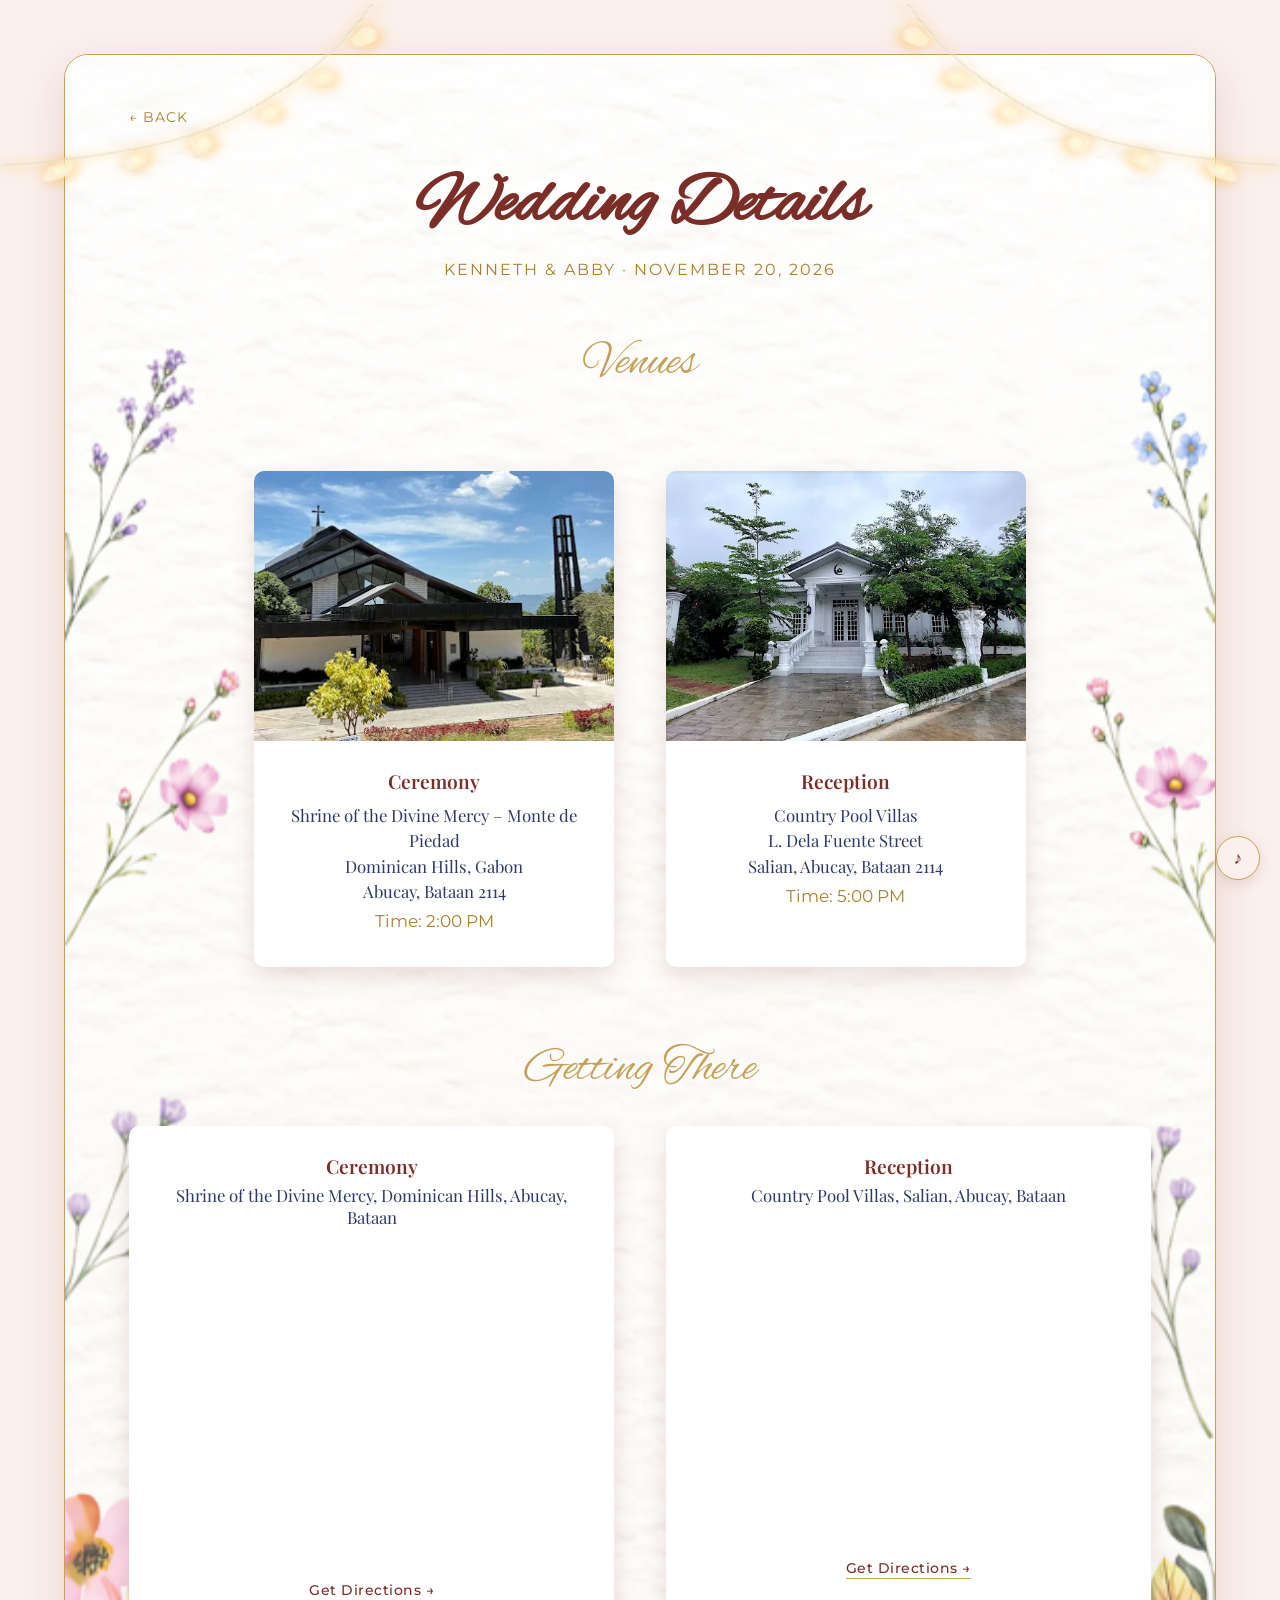
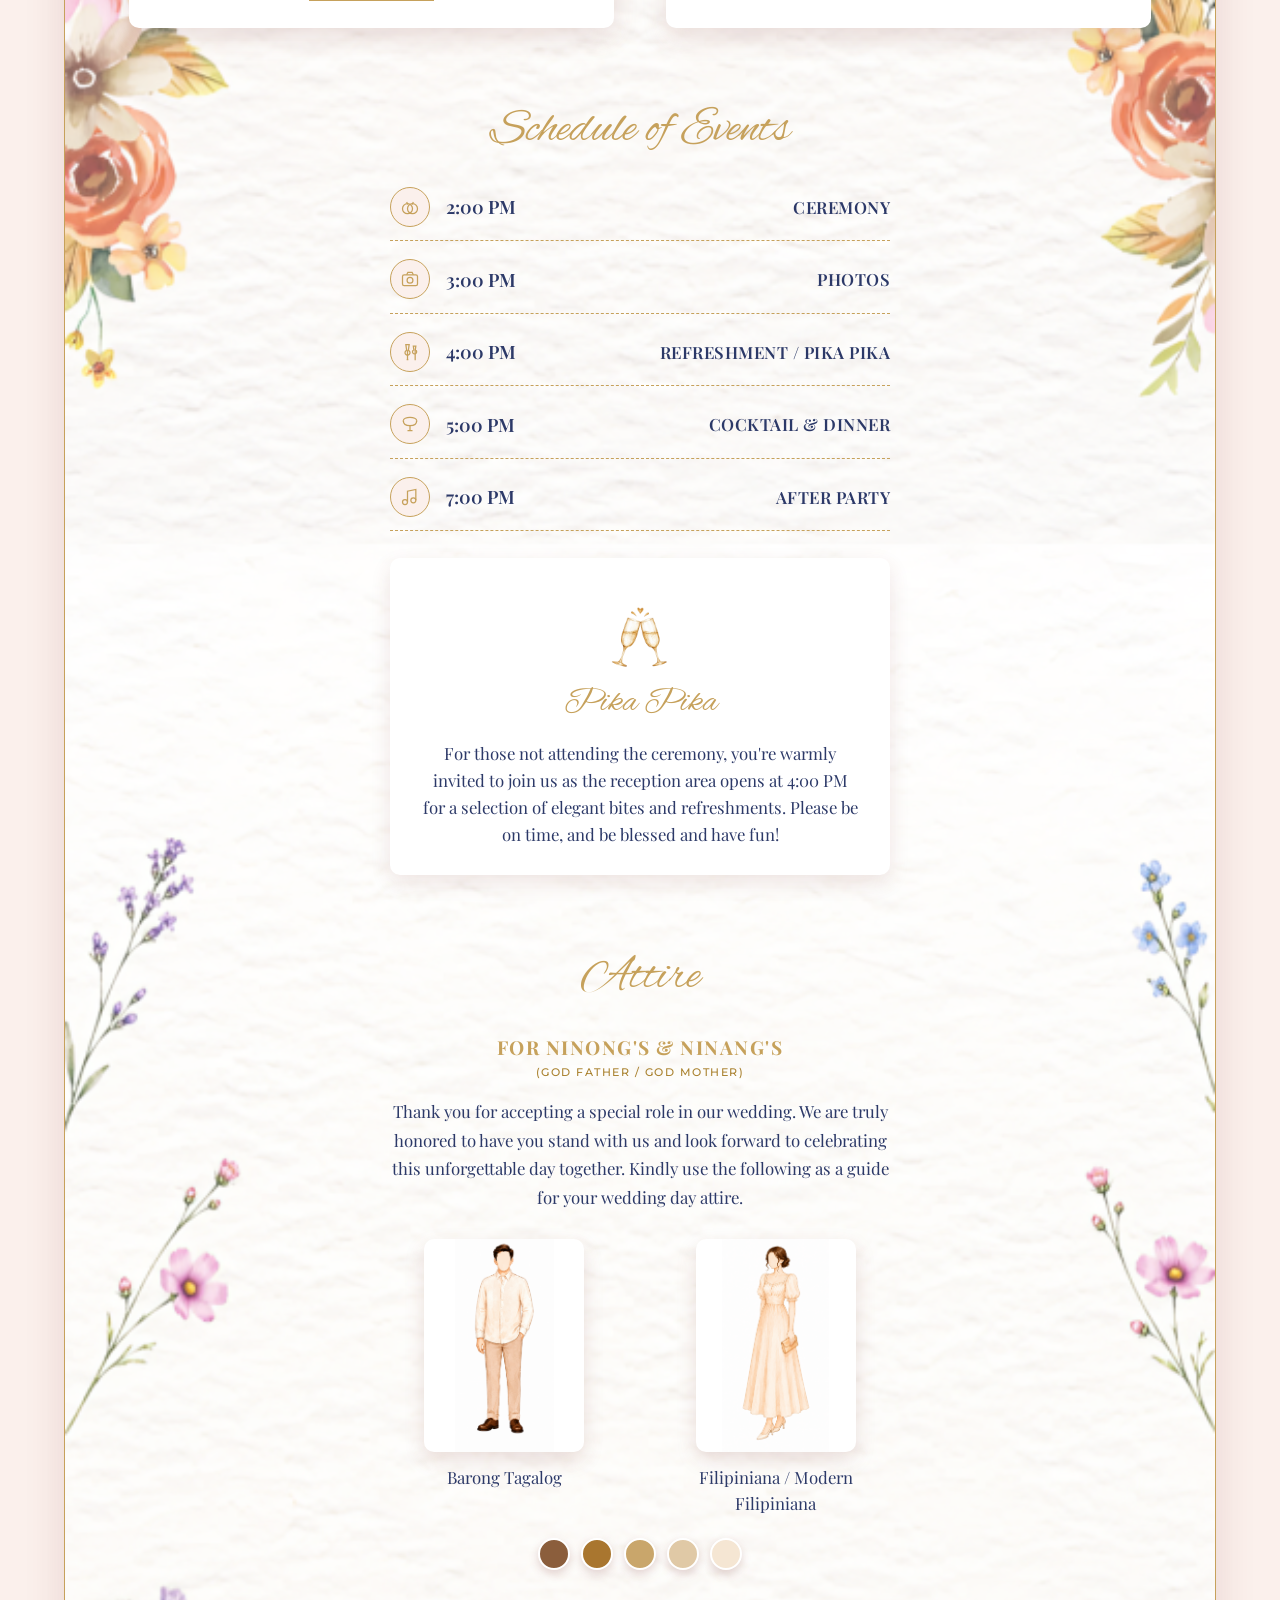
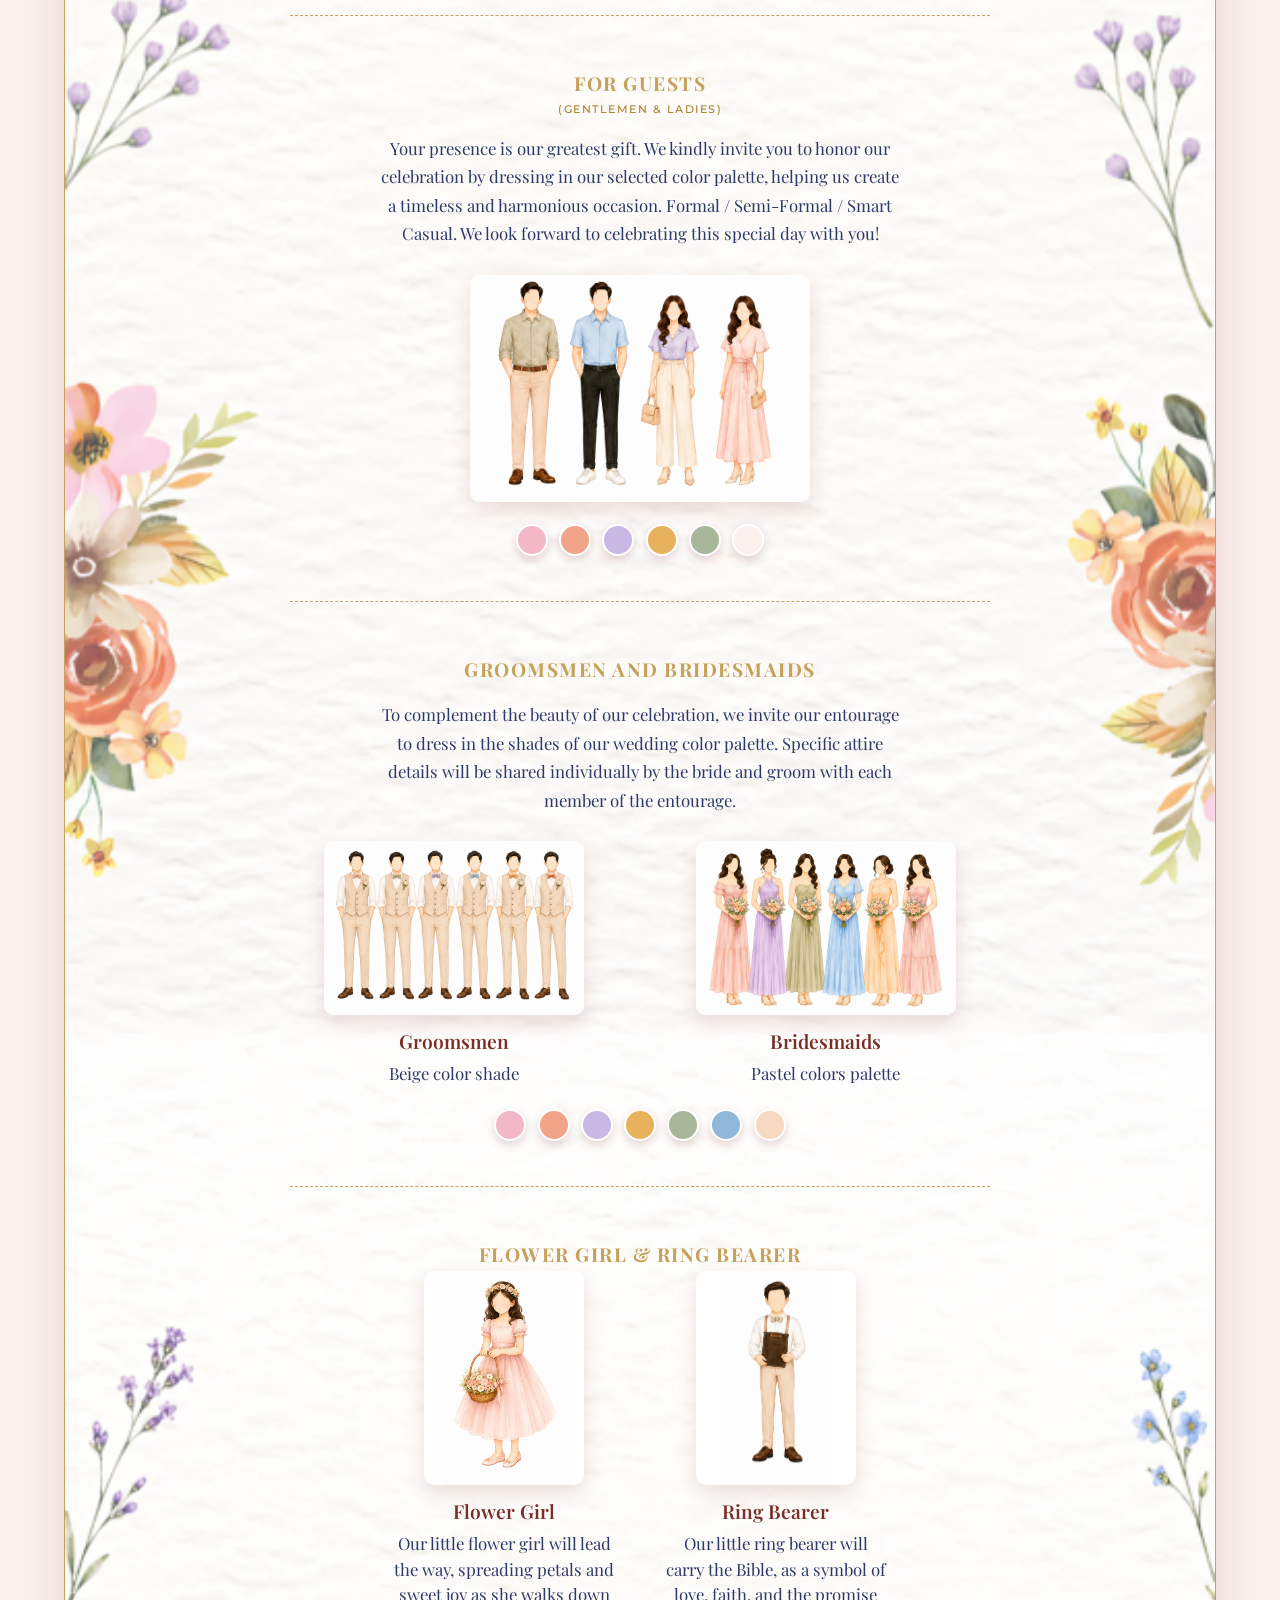
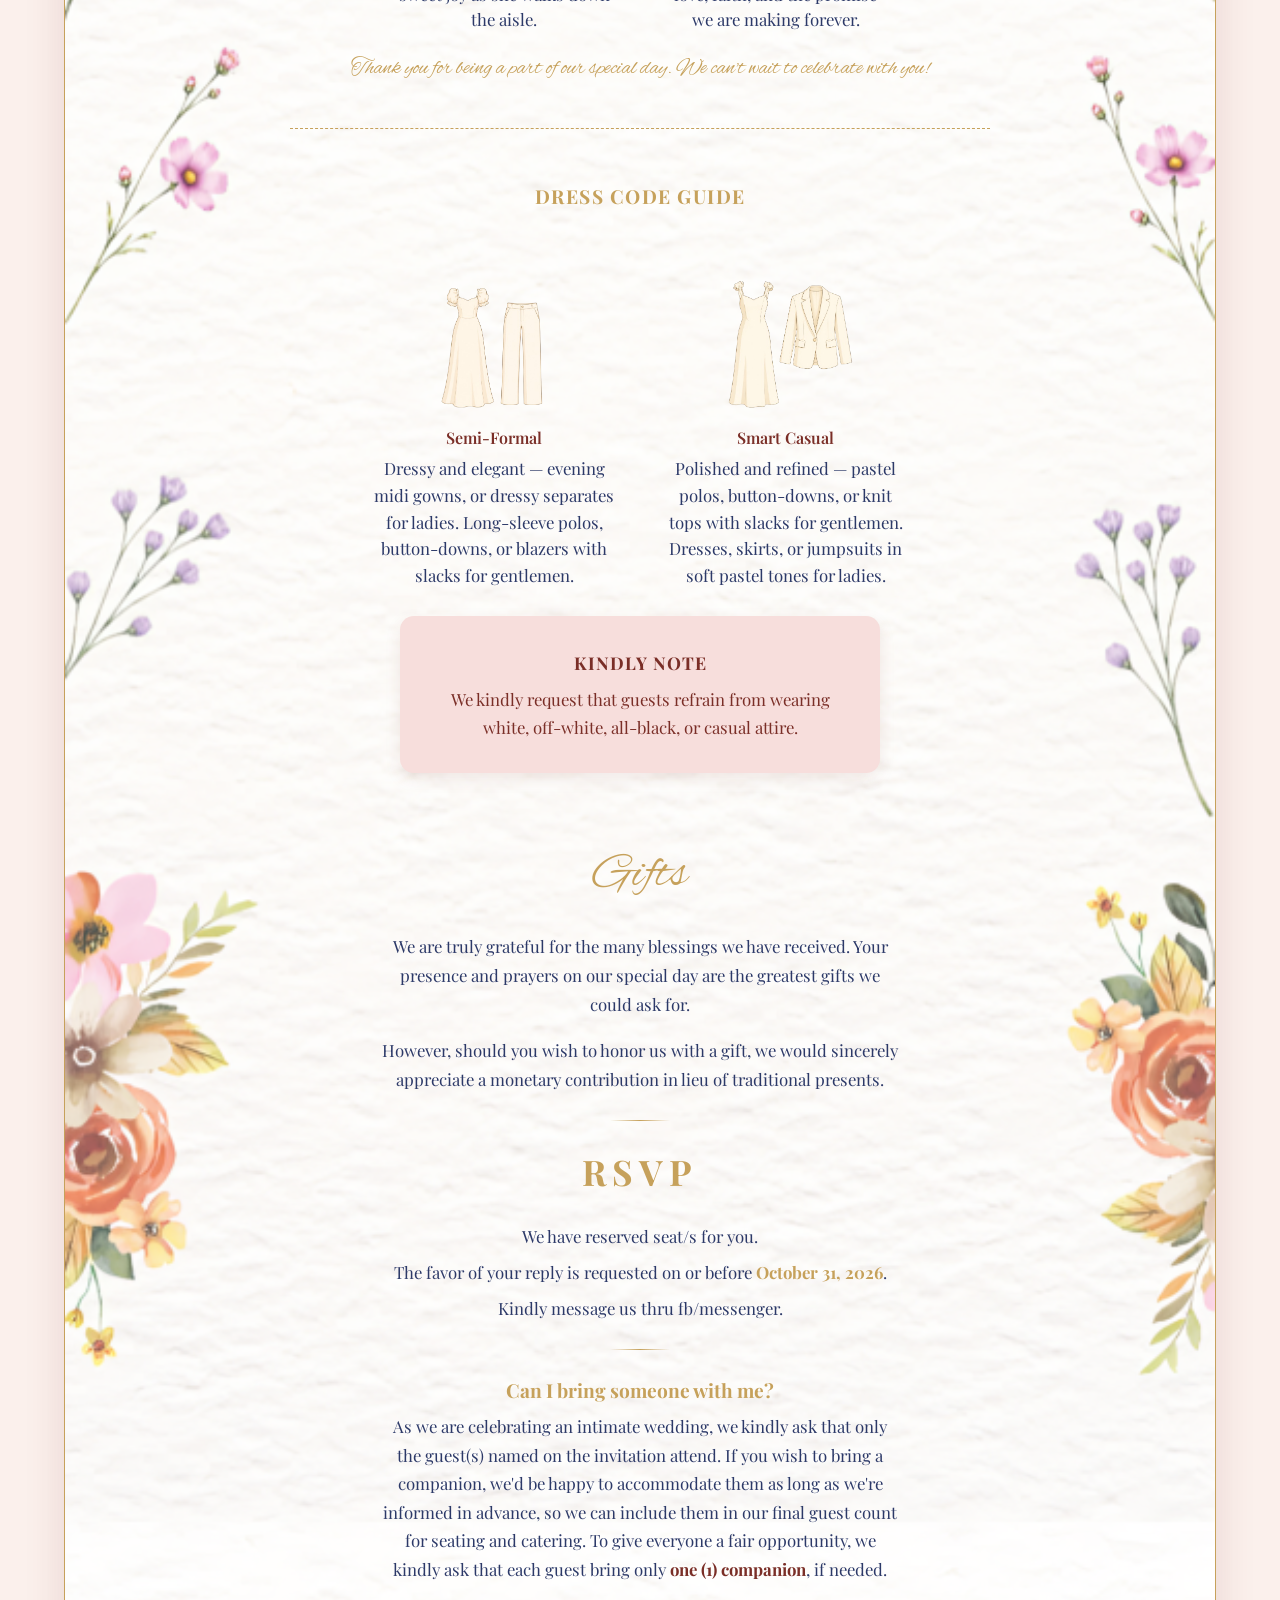
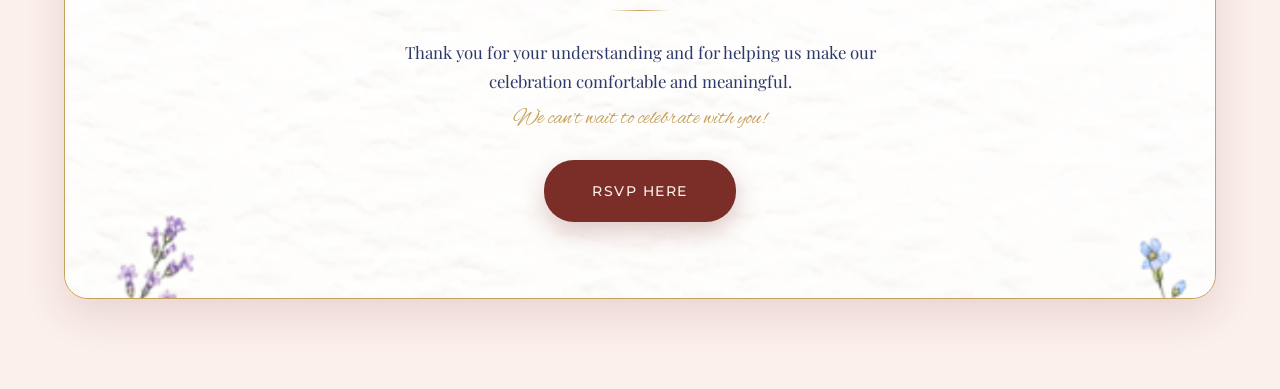
==== details.html @ e725b3a6 "Initial commit" ====
<!DOCTYPE html>
<html lang="en">
<head>
<meta charset="UTF-8">
<meta name="viewport" content="width=device-width, initial-scale=1.0">
<title>Wedding Details</title>
<link href="https://fonts.googleapis.com/css2?family=Alex+Brush&family=Playfair+Display:ital,wght@0,400;0,600;0,700;1,400&family=Montserrat:wght@300;400;500&display=swap" rel="stylesheet">
<link rel="stylesheet" href="mainpage.css">
<link rel="stylesheet" href="effects.css">
<link rel="stylesheet" href="details.css">
</head>
<body>

<div class="site-wrapper">

  <div class="site-wrapper">

  <audio id="bg-music" src="assets/timeless.mp3" loop preload="auto"></audio>
  <button id="music-toggle" class="music-toggle" aria-label="Toggle music">♪</button>

  <div id="fairy-layer"></div>

  <div id="fairy-layer"></div>

  <div class="smoke-layer">
    <img src="assets/smoke.png" class="smoke smoke--1" alt="">
    <img src="assets/smoke.png" class="smoke smoke--2" alt="">
    <img src="assets/smoke.png" class="smoke smoke--3" alt="">
  </div>

  <img src="assets/light.png" class="corner-lights corner-lights--left" alt="">
  <img src="assets/light.png" class="corner-lights corner-lights--right" alt="">

  <div class="details-page">
   <div class="details-frame">

    <a href="mainpage.html" class="back-link" id="back-link">&larr; Back</a>

    <h1 class="details-heading">Wedding Details</h1>
    <p class="details-subheading">Kenneth &amp; Abby &middot; November 20, 2026</p>

   
    <!-- ============ VENUES ============ -->
    <section class="venues">
      <h2 class="section-title">Venues</h2>
      <div class="venue-card">
        <img src="assets/church.PNG" alt="Shrine of the Divine Mercy, Monte de Piedad" class="venue-photo">
        <span class="venue-icon"></span>
        <h2 class="venue-title">Ceremony</h2>
        <p class="venue-name">Shrine of the Divine Mercy &ndash; Monte de Piedad<br>Dominican Hills, Gabon<br>Abucay, Bataan 2114</p>
        <p class="venue-time">Time: <span>2:00 PM</span></p>
      </div>
      <div class="venue-card">
        <img src="assets/venue.png" alt="Country Pool Villas, Abucay, Bataan" class="venue-photo">
        <span class="venue-icon"></span>
        <h2 class="venue-title">Reception</h2>
        <p class="venue-name">Country Pool Villas<br>L. Dela Fuente Street<br>Salian, Abucay, Bataan 2114</p>
        <p class="venue-time">Time: <span>5:00 PM</span></p>
      </div>
    </section>

    <!-- ============ DIRECTIONS ============ -->
    <section class="directions">
      <h2 class="section-title">Getting There</h2>
      <div class="map-cards">
        <div class="map-card">
          <h3 class="map-card-title">Ceremony</h3>
          <p class="map-card-address">Shrine of the Divine Mercy, Dominican Hills, Abucay, Bataan</p>
          <div class="map-embed">
            <iframe
              src="https://www.google.com/maps?q=Shrine+of+the+Divine+Mercy+Monte+de+Piedad+Abucay+Bataan&output=embed"
              loading="lazy"
              referrerpolicy="no-referrer-when-downgrade"
              allowfullscreen>
            </iframe>
          </div>
          <a href="https://www.google.com/maps/search/?api=1&query=Shrine+of+the+Divine+Mercy+Monte+de+Piedad+Abucay+Bataan" target="_blank" rel="noopener" class="map-link">Get Directions &rarr;</a>
        </div>
        <div class="map-card">
          <h3 class="map-card-title">Reception</h3>
          <p class="map-card-address">Country Pool Villas, Salian, Abucay, Bataan</p>
          <div class="map-embed">
            <iframe
              src="https://www.google.com/maps?q=Country+Pool+Villas+Abucay+Bataan&output=embed"
              loading="lazy"
              referrerpolicy="no-referrer-when-downgrade"
              allowfullscreen>
            </iframe>
          </div>
          <a href="https://www.google.com/maps/search/?api=1&query=Country+Pool+Villas+Abucay+Bataan" target="_blank" rel="noopener" class="map-link">Get Directions &rarr;</a>
        </div>
      </div>
    </section>

    <!-- ============ TIMELINE ============ -->
    <section class="timeline">
      <h2 class="section-title">Schedule of Events</h2>
      <div class="timeline-list">
        <div class="timeline-item">
          <span class="timeline-icon" aria-hidden="true">
            <svg viewBox="0 0 24 24" fill="none" stroke="currentColor" stroke-width="1.5"><circle cx="9" cy="14" r="6"/><circle cx="15" cy="14" r="6"/><path d="M8 6l1.5 3M16 6l-1.5 3"/></svg>
          </span>
          <span class="timeline-time">2:00 PM</span>
          <span class="timeline-event">Ceremony</span>
        </div>
        <div class="timeline-item">
          <span class="timeline-icon" aria-hidden="true">
            <svg viewBox="0 0 24 24" fill="none" stroke="currentColor" stroke-width="1.5"><rect x="3" y="7" width="18" height="13" rx="2"/><path d="M8 7l1.5-3h5L16 7"/><circle cx="12" cy="13.5" r="3.5"/></svg>
          </span>
          <span class="timeline-time">3:00 PM</span>
          <span class="timeline-event">Photos</span>
        </div>
        <div class="timeline-item">
          <span class="timeline-icon" aria-hidden="true">
            <svg viewBox="0 0 24 24" fill="none" stroke="currentColor" stroke-width="1.5"><path d="M7 3h4l-1 7a3 3 0 11-2 0L7 3z"/><path d="M8 21h2M9 10v11"/><path d="M16 5h3l-.6 4.5a2.5 2.5 0 11-1.8 0L16 5z"/><path d="M17.5 21h1.4M18.2 9.5V21"/></svg>
          </span>
          <span class="timeline-time">4:00 PM</span>
          <span class="timeline-event">Refreshment / Pika Pika</span>
        </div>
        <div class="timeline-item">
          <span class="timeline-icon" aria-hidden="true">
            <svg viewBox="0 0 24 24" fill="none" stroke="currentColor" stroke-width="1.5"><path d="M4 8c0 4 3.5 6 8 6s8-2 8-6"/><path d="M4 8a8 4 0 0116 0"/><path d="M4 8v1M20 8v1"/><path d="M9 20h6M12 14v6"/></svg>
          </span>
          <span class="timeline-time">5:00 PM</span>
          <span class="timeline-event">Cocktail &amp; Dinner</span>
        </div>
        <div class="timeline-item">
          <span class="timeline-icon" aria-hidden="true">
            <svg viewBox="0 0 24 24" fill="none" stroke="currentColor" stroke-width="1.5"><path d="M9 18V5l10-2v13"/><circle cx="6" cy="18" r="3"/><circle cx="16" cy="16" r="3"/></svg>
          </span>
          <span class="timeline-time">7:00 PM</span>
          <span class="timeline-event">After Party</span>
        </div>
      </div>
      <div class="pika-pika-note">
        <div class="pika-pika-heading">
          <span class="pika-pika-icon" aria-hidden="true">
            <img src="assets/glass.png" alt="">
          </span>
          <h3 class="pika-pika-title">Pika Pika</h3>
        </div>
        <p>
          For those not attending the ceremony, you're warmly invited
          to join us as the reception area opens at 4:00 PM for a selection of elegant bites and refreshments.
          Please be on time, and be blessed and have fun!
        </p>
      </div>
    </section>

    <!-- ============ ATTIRE ============ -->
    <section class="attire">
      <h2 class="section-title">Attire</h2>

      <!-- Ninong & Ninang -->
      <div class="attire-block">
        <h3 class="attire-subtitle">For Ninong's &amp; Ninang's<span class="attire-subtitle-note">(God Father / God Mother)</span></h3>
        <p class="attire-intro">
          Thank you for accepting a special role in our wedding. We are truly honored
          to have you stand with us and look forward to celebrating this unforgettable
          day together. Kindly use the following as a guide for your wedding day attire.
        </p>
        <div class="attire-columns">
          <div class="attire-column">
            <img src="assets/ni.png" alt="Ninong attire &ndash; Barong Tagalog" class="dress-photo">
            <p class="attire-caption">Barong Tagalog</p>
          </div>
          <div class="attire-column">
            <img src="assets/na.png" alt="Ninang attire &ndash; Filipiniana" class="dress-photo">
            <p class="attire-caption">Filipiniana / Modern Filipiniana</p>
          </div>
        </div>
        <div class="attire-palette">
          <span class="swatch" style="background:#8B5E3C;"></span>
          <span class="swatch" style="background:#A9762F;"></span>
          <span class="swatch" style="background:#C9A66B;"></span>
          <span class="swatch" style="background:#E0C9A6;"></span>
          <span class="swatch" style="background:#F5E6D3;"></span>
        </div>
      </div>

      <!-- Guests -->
      <div class="attire-block">
        <h3 class="attire-subtitle">For Guests<span class="attire-subtitle-note">(Gentlemen &amp; Ladies)</span></h3>
        <p class="attire-intro">
          Your presence is our greatest gift. We kindly invite you to honor our celebration
          by dressing in our selected color palette, helping us create a timeless and
          harmonious occasion. Formal / Semi-Formal / Smart Casual. We look forward to
          celebrating this special day with you!
        </p>
        <div class="attire-photo-wide-wrap">
          <img src="assets//guest (2).png" alt="Guest attire example" class="attire-photo-wide">
        </div>
        <div class="attire-palette">
          <span class="swatch" style="background:#F2B8C6;"></span>
          <span class="swatch" style="background:#F2A488;"></span>
          <span class="swatch" style="background:#C9B8E4;"></span>
          <span class="swatch" style="background:#E8B15B;"></span>
          <span class="swatch" style="background:var(--sage);"></span>
          <span class="swatch" style="background:var(--cream);"></span>
        </div>
      </div>

      <!-- Groomsmen and Bridesmaids -->
      <div class="attire-block">
        <h3 class="attire-subtitle">Groomsmen and Bridesmaids</h3>
        <p class="attire-intro">
          To complement the beauty of our celebration, we invite our entourage to dress
          in the shades of our wedding color palette. Specific attire details will be
          shared individually by the bride and groom with each member of the entourage.
        </p>
        <div class="attire-columns attire-columns--wide">
          <div class="attire-column">
            <img src="assets/gmen.png" alt="Groomsmen attire example" class="dress-photo">
            <h4 class="attire-role">Groomsmen</h4>
            <p class="attire-caption">Beige color shade</p>
          </div>
          <div class="attire-column">
            <img src="assets/maidsh.png" alt="Bridesmaids attire example" class="dress-photo">
            <h4 class="attire-role">Bridesmaids</h4>
            <p class="attire-caption">Pastel colors palette</p>
          </div>
        </div>
        <div class="attire-palette">
          <span class="swatch" style="background:#F2B8C6;"></span>
          <span class="swatch" style="background:#F2A488;"></span>
          <span class="swatch" style="background:#C9B8E4;"></span>
          <span class="swatch" style="background:#E8B15B;"></span>
          <span class="swatch" style="background:var(--sage);"></span>
          <span class="swatch" style="background:#8FB8D9;"></span>
          <span class="swatch" style="background:#F5D9C0;"></span>
        </div>
      </div>

      <!-- Flower Girl and Ring Bearer -->
      <div class="attire-block">
        <h3 class="attire-subtitle">Flower Girl &amp; Ring Bearer</h3>
        <div class="attire-columns">
          <div class="attire-column">
            <img src="assets/flowerg.png" alt="Flower Girl attire example" class="dress-photo">
            <h4 class="attire-role">Flower Girl</h4>
            <p class="attire-caption">Our little flower girl will lead the way, spreading
              petals and sweet joy as she walks down the aisle.</p>
          </div>
          <div class="attire-column">
            <img src="assets/ringb.png" alt="Ring Bearer attire example" class="dress-photo">
            <h4 class="attire-role">Ring Bearer</h4>
            <p class="attire-caption">Our little ring bearer will carry the Bible, as a
              symbol of love, faith, and the promise we are making forever.</p>
          </div>
        </div>
        <p class="attire-closing">Thank you for being a part of our special day. We can't wait to celebrate with you!</p>
      </div>

      <!-- Dress Code Guide -->
      <div class="attire-block attire-guide">
        <h3 class="attire-subtitle">Dress Code Guide</h3>
        <div class="attire-guide-columns">
          <div class="attire-guide-column">
            <img src="assets/semiformal.png" alt="Semi-Formal attire example" class="dress-photo">
            <h4>Semi-Formal</h4>
            <p>Dressy and elegant &mdash; evening midi gowns, or dressy separates for ladies.
              Long-sleeve polos, button-downs, or blazers with slacks for gentlemen.</p>
          </div>
          <div class="attire-guide-column">
            <img src="assets/formal.png" alt="Smart Casual attire example" class="dress-photo">
            <h4>Smart Casual</h4>
            <p>Polished and refined &mdash; pastel polos, button-downs, or knit tops with slacks
              for gentlemen. Dresses, skirts, or jumpsuits in soft pastel tones for ladies.</p>
          </div>
        </div>
        <div class="attire-note">
          <p><strong>Kindly Note</strong></p>
          <p>We kindly request that guests refrain
            from wearing white, off-white, all-black, or casual attire.</p>
        </div>
      </div>

    </section>

    <!-- ============ GIFTS + RSVP ============ -->
    <section class="gifts-rsvp">

      <div class="gifts-rsvp-block">
        <h2 class="section-title">Gifts</h2>
        <p class="gifts-text">
          We are truly grateful for the many blessings we have received. Your presence
          and prayers on our special day are the greatest gifts we could ask for.
        </p>
        <p class="gifts-text">
          However, should you wish to honor us with a gift, we would sincerely appreciate
          a monetary contribution in lieu of traditional presents.
        </p>
      </div>

      <div class="gifts-rsvp-divider" aria-hidden="true"></div>

      <div class="gifts-rsvp-block">
        <h2 class="section-title rsvp-heading">RSVP</h2>

        <p class="rsvp-line">We have reserved <span class="edit-me"></span> seat/s for you.</p>
        <p class="rsvp-line">The favor of your reply is requested on or before <strong>October 31, 2026</strong>.</p>
        <p class="rsvp-line">Kindly message us thru fb/messenger.</p>
      </div>

      <div class="gifts-rsvp-divider" aria-hidden="true"></div>

      <div class="gifts-rsvp-block">
        <h3 class="rsvp-faq-title">Can I bring someone with me?</h3>
        <p class="rsvp-faq-text">
          As we are celebrating an intimate wedding, we kindly ask that only the guest(s)
          named on the invitation attend. If you wish to bring a companion, we'd be happy
          to accommodate them as long as we're informed in advance, so we can include them
          in our final guest count for seating and catering. To give everyone a fair
          opportunity, we kindly ask that each guest bring only <strong>one (1) companion</strong>, if needed.
        </p>
      </div>

      <div class="gifts-rsvp-divider" aria-hidden="true"></div>

      <div class="gifts-rsvp-block">
        <p class="rsvp-thanks">
          Thank you for your understanding and for helping us make our celebration
          comfortable and meaningful.
        </p>
        <p class="rsvp-closing">We can't wait to celebrate with you!</p>
        <a href="rsvp.html" class="rsvp-cta">RSVP Here</a>
      </div>

    </section>

   </div>
  </div>

</div>
<script src="music.js"></script>
<script src="mainpage.js"></script>
<script src="details.js"></script>
<script src="back-nav.js"></script>
</body>
</html>
---- mainpage.css ----
/* ================================================================
   CSS VARIABLES
   ================================================================ */
:root {
  --terracotta:  #C6A15B;
  --sienna:      #A9812E;
  --dark-brown:  #7A2E27;
--cream: #fcf7f3;
  --gold-light:  #E9CD82;
  --text-dark:   #5C231D;

  --font-script: 'Alex Brush', cursive;
  --font-sans:   'Montserrat', sans-serif;

  --gallery-size: min(90vw, 92vh, 1300px);
  --wrapper-size: min(85vw, 54vh, 960px);
  --lights-size:  min(95vw, 92vh, 1800px);
}

/* ================================================================
   RESET
   ================================================================ */
*, *::before, *::after {
  margin: 0;
  padding: 0;
  box-sizing: border-box;
}

html {
  height: auto;
  max-width: 100vw;
}

body {
  overflow-x: hidden;
  min-height: 100svh;
  width: 100%;
  max-width: 100vw;
  background-color: var(--cream);
  font-family: var(--font-sans);
}

.site-wrapper {
  position: relative;
  width: 100%;
  max-width: 100vw;
  overflow-x: clip;
  overflow-y: visible;
}

.page {
  display: flex;
  flex-direction: column;
  align-items: center;
  min-height: 100svh;
  padding: 4vh 0 12vh;
  position: relative;
  z-index: 1;
  width: 100%;
  max-width: 100vw;
}
.wrapper {
  position: relative;
  width: var(--wrapper-size);
  display: flex;
  justify-content: center;
  align-items: center;
  flex-shrink: 0;
}

.envelope-img {
  display: block;
  width: 100%;
  height: auto;
  opacity: 0;
  transform: scale(0.92) translateY(14px);
  animation: envelope-settle 0.9s cubic-bezier(0.22, 1, 0.36, 1) 1.15s forwards;
}

@keyframes envelope-settle {
  to { opacity: 1; transform: scale(1) translateY(0); }
}

.wrapper-flower {
  position: absolute;
  pointer-events: none;
  z-index: 2;
  opacity: 0;
  animation: flower-fade-in 0.8s ease forwards;
}

@keyframes flower-fade-in {
  to { opacity: 1; }
}

.wrapper-flower--top-left {
  width: 340px;
  top: -40px;
  left: -70px;
}

.wrapper-flower--top-right {
  display: none;
}
.wrapper-flower--bottom-left-desktop {
  display: none;
}

.wrapper-flower--bottom-left-desktop {
  display: block;
  width: 500px;
  bottom: -390px;
  left: -780px;
  transform: scaleY(-1);
}

.wrapper-flower--bottom-right-desktop {
  display: block;
  width: 500px;
  bottom: -390px;
  right: -780px;
  transform: scaleX(-1) scaleY(-1);
}
/* ================================================================
   MAIN HEADING
   ================================================================ */
.main-heading {
  position: relative;
  display: inline-block;
  white-space: nowrap;
  font-family: var(--font-script);
  font-size: clamp(2rem, 8vw, 6rem);
  color: var(--dark-brown);
  text-align: center;
  margin-bottom: 4vh;
  flex-shrink: 0;
}

.main-heading span:not(.sparkle) {
  display: inline-block;
  opacity: 0;
  transform: translateY(-25px) rotate(-8deg);
  animation-name: letter-bounce-in;
  animation-duration: 0.6s;
  animation-timing-function: cubic-bezier(0.34, 1.56, 0.64, 1);
  animation-fill-mode: forwards;
}

.main-heading span:not(.sparkle):nth-child(1)  { animation-delay: 0.05s; }
.main-heading span:not(.sparkle):nth-child(2)  { animation-delay: 0.10s; }
.main-heading span:not(.sparkle):nth-child(3)  { animation-delay: 0.15s; }
.main-heading span:not(.sparkle):nth-child(4)  { animation-delay: 0.20s; }
.main-heading span:not(.sparkle):nth-child(5)  { animation-delay: 0.25s; }
.main-heading span:not(.sparkle):nth-child(6)  { animation-delay: 0.30s; }
.main-heading span:not(.sparkle):nth-child(7)  { animation-delay: 0.35s; }
.main-heading span:not(.sparkle):nth-child(8)  { animation-delay: 0.40s; }
.main-heading span:not(.sparkle):nth-child(9)  { animation-delay: 0.45s; }
.main-heading span:not(.sparkle):nth-child(10) { animation-delay: 0.50s; }
.main-heading span:not(.sparkle):nth-child(11) { animation-delay: 0.55s; }
.main-heading span:not(.sparkle):nth-child(12) { animation-delay: 0.60s; }
.main-heading span:not(.sparkle):nth-child(13) { animation-delay: 0.65s; }
.main-heading span:not(.sparkle):nth-child(14) { animation-delay: 0.70s; }
.main-heading span:not(.sparkle):nth-child(15) { animation-delay: 0.75s; }
.main-heading span:not(.sparkle):nth-child(16) { animation-delay: 0.80s; }
.main-heading span:not(.sparkle):nth-child(17) { animation-delay: 0.85s; }
.main-heading span:not(.sparkle):nth-child(18) { animation-delay: 0.90s; }
.main-heading span:not(.sparkle):nth-child(19) { animation-delay: 0.95s; }
.main-heading span:not(.sparkle):nth-child(20) { animation-delay: 1.00s; }
.main-heading span:not(.sparkle):nth-child(21) { animation-delay: 1.05s; }

@keyframes letter-bounce-in {
  0% {
    opacity: 0;
    transform: translateY(-25px) rotate(-8deg);
  }
  60% {
    opacity: 1;
    transform: translateY(4px) rotate(3deg);
  }
  100% {
    opacity: 1;
    transform: translateY(0) rotate(0deg);
  }
}

.main-heading::after {
  content: '';
  position: absolute;
  bottom: -16px;
  left: 50%;
  height: 2px;
  width: 0;
  background: linear-gradient(90deg, transparent, var(--terracotta) 15%, var(--terracotta) 85%, transparent);
  transform: translateX(-50%);
  animation: underline-grow 0.9s ease-out 1.2s forwards;
}

.main-heading::before {
  content: '◆';
  position: absolute;
  bottom: -23px;
  left: 50%;
  transform: translateX(-50%) scale(0);
  font-size: 0.6rem;
  color: var(--terracotta);
  opacity: 0;
  animation: ornament-pop 0.5s ease-out 1.9s forwards;
}

@keyframes underline-grow {
  from { width: 0; }
  to   { width: 50%; }
}

@keyframes ornament-pop {
  0%   { opacity: 0; transform: translateX(-50%) scale(0) rotate(-90deg); }
  70%  { opacity: 1; transform: translateX(-50%) scale(1.2) rotate(0deg); }
  100% { opacity: 1; transform: translateX(-50%) scale(1) rotate(0deg); }
}

.sparkle {
  position: absolute;
  color: var(--terracotta);
  opacity: 0;
  animation: sparkle-twinkle 2s ease-in-out infinite;
}

.sparkle--1 { top: -10px; left: -30px;  font-size: 1.2rem; animation-delay: 1.3s; }
.sparkle--2 { top: 10px;  right: -35px; font-size: 1rem;   animation-delay: 1.7s; }
.sparkle--3 { bottom: -25px; right: 10px; font-size: 0.9rem; animation-delay: 2.1s; }

@keyframes sparkle-twinkle {
  0%, 100% { opacity: 0; transform: scale(0.5) rotate(0deg); }
  50%      { opacity: 1; transform: scale(1.1) rotate(15deg); }
}

/* ================================================================
   BADGES
   ================================================================ */
.rsvp-badge,
.details-badge {
  opacity: 0;
  animation-duration: 0.55s;
  animation-timing-function: cubic-bezier(0.34, 1.56, 0.64, 1);
  animation-fill-mode: forwards;
}

.rsvp-badge {
  animation-name: badge-pop-left;
  animation-delay: 1.75s;
}

.details-badge {
  animation-name: badge-pop-right;
  animation-delay: 1.95s;
}

@keyframes badge-pop-left {
  from { opacity: 0; transform: rotate(-6deg) scale(0.4); }
  to   { opacity: 1; transform: rotate(-6deg) scale(1); }
}

@keyframes badge-pop-right {
  from { opacity: 0; transform: scale(0.4); }
  to   { opacity: 1; transform: scale(1); }
}


/* ================================================================
   GALLERY
   ================================================================ */
.gallery {
  position: relative;
  width: var(--gallery-size);
  height: var(--gallery-size);
  margin-top: 8vh;
  margin-bottom: calc(var(--gallery-size) * 0.2);
  flex-shrink: 0;
}

.frame {
  position: absolute;
  top: 50%;
  left: 50%;
  display: flex;
  flex-direction: column;
  align-items: center;
  width: calc(var(--gallery-size) * 0.20);
  background: #fff;
  padding: calc(var(--gallery-size) * 0.016)
           calc(var(--gallery-size) * 0.016)
           calc(var(--gallery-size) * 0.05)
           calc(var(--gallery-size) * 0.016);
  border-radius: 5px;
  box-shadow: 0 10px 24px rgba(122, 46, 39, 0.2);
  text-decoration: none;
  transition: transform 0.25s ease, box-shadow 0.25s ease;
  opacity: 0;
  animation: frame-fade-in 0.7s ease forwards;
}

.frame img {
  display: block;
  width: 100%;
  aspect-ratio: 3 / 4;
  object-fit: cover;
  border-radius: 3px;
}

@keyframes frame-fade-in {
  to { opacity: 1; }
}

.frame-label {
  position: absolute;
  bottom: calc(var(--gallery-size) * 0.012);
  left: 0;
  right: 0;
  text-align: center;
  font-family: var(--font-script);
  font-size: calc(var(--gallery-size) * 0.036);
  color: var(--dark-brown);
}

.frame--btn {
  cursor: pointer;
}

.frame--1 { transform: translate(-50%, -50%) rotate(-6deg)
            translate(0, calc(var(--gallery-size) * -0.24)) rotate(6deg); animation-delay: 2.15s; }
.frame--2 { transform: translate(-50%, -50%) rotate(90deg)
            translate(0, calc(var(--gallery-size) * -0.24)) rotate(-90deg) rotate(4deg); animation-delay: 2.3s; }
.frame--3 { transform: translate(-50%, -50%) rotate(180deg)
            translate(0, calc(var(--gallery-size) * -0.24)) rotate(-180deg) rotate(-4deg); animation-delay: 2.45s; }
.frame--5 { transform: translate(-50%, -50%) rotate(270deg)
            translate(0, calc(var(--gallery-size) * -0.24)) rotate(-270deg) rotate(-5deg); animation-delay: 2.6s; }

.frame:hover {
  box-shadow: 0 14px 32px rgba(122, 46, 39, 0.3);
  z-index: 5;
}

.frame--1:hover { transform: translate(-50%, -50%) rotate(-6deg) translate(0, calc(var(--gallery-size) * -0.24)) rotate(6deg) scale(1.08); }
.frame--2:hover { transform: translate(-50%, -50%) rotate(90deg) translate(0, calc(var(--gallery-size) * -0.24)) rotate(-90deg) rotate(4deg) scale(1.08); }
.frame--3:hover { transform: translate(-50%, -50%) rotate(180deg) translate(0, calc(var(--gallery-size) * -0.24)) rotate(-180deg) rotate(-4deg) scale(1.08); }
.frame--5:hover { transform: translate(-50%, -50%) rotate(270deg) translate(0, calc(var(--gallery-size) * -0.24)) rotate(-270deg) rotate(-5deg) scale(1.08); }

/* ================================================================
   click for more details
   ================================================================ */
.details-badge {
  position: absolute;
  bottom: calc(var(--wrapper-size) * -0.12);
  right: calc(var(--wrapper-size) * -0.08);
  width: calc(var(--wrapper-size) * 0.34);
  height: calc(var(--wrapper-size) * 0.34);
  border-radius: 50%;
  background: var(--cream);
  border: 2px solid var(--terracotta);
  display: flex;
  align-items: center;
  justify-content: center;
  text-decoration: none;
  box-shadow: 0 8px 20px rgba(122, 46, 39, 0.2);
  transition: transform 0.25s ease, box-shadow 0.25s ease;
}

.details-badge:hover {
  transform: scale(1.08);
  box-shadow: 0 12px 26px rgba(122, 46, 39, 0.3);
}

.details-text {
  display: flex;
  flex-direction: column;
  align-items: center;
  text-align: center;
}

.details-line1 {
  font-family: var(--font-sans);
  font-size: calc(var(--wrapper-size) * 0.028);
  letter-spacing: 1.5px;
  color: var(--sienna);
  font-weight: 500;
}

.details-line2 {
  font-family: var(--font-script);
  font-size: calc(var(--wrapper-size) * 0.075);
  color: var(--dark-brown);
  margin-top: 2px;
}

.details-badge::before {
  content: '';
  position: absolute;
  inset: -8px;
  border-radius: 50%;
  border: 1px dashed var(--terracotta);
  opacity: 0.5;
  animation: badge-spin 20s linear infinite;
}

@keyframes badge-spin {
  from { transform: rotate(0deg); }
  to   { transform: rotate(360deg); }
}

/* ================================================================
   rsvp
   ================================================================ */
.rsvp-badge {
  position: absolute;
  bottom: calc(var(--wrapper-size) * -0.12);
  left: calc(var(--wrapper-size) * -0.08);
  width: calc(var(--wrapper-size) * 0.28);
  padding: calc(var(--wrapper-size) * 0.032) calc(var(--wrapper-size) * 0.022);
  background: var(--cream);
  border: 2px solid var(--terracotta);
  border-radius: 10px;
  display: flex;
  align-items: center;
  justify-content: center;
  text-decoration: none;
  box-shadow: 0 8px 20px rgba(122, 46, 39, 0.2);
  transform: rotate(-6deg);
  transition: transform 0.25s ease, box-shadow 0.25s ease;
}

.rsvp-badge:hover {
  transform: rotate(-6deg) scale(1.06);
  box-shadow: 0 12px 26px rgba(122, 46, 39, 0.3);
}

.rsvp-text {
  display: flex;
  flex-direction: column;
  align-items: center;
  text-align: center;
}

.rsvp-line1 {
  font-family: var(--font-sans);
  font-size: calc(var(--wrapper-size) * 0.03);
  letter-spacing: 1.5px;
  text-transform: uppercase;
  color: var(--sienna);
  font-weight: 500;
}

.rsvp-line2 {
  font-family: 'Playfair Display', serif;
  font-size: calc(var(--wrapper-size) * 0.07);
  font-weight: 700;
  letter-spacing: 2px;
  color: var(--dark-brown);
  margin: 3px 0;
  line-height: 1;
}

.rsvp-line3 {
  font-family: var(--font-sans);
  font-size: calc(var(--wrapper-size) * 0.03);
  letter-spacing: 1.5px;
  text-transform: uppercase;
  color: var(--sienna);
  font-weight: 500;
}

/* ================================================================
   FAIRY LIGHTS — top corners
   ================================================================ */
.corner-lights {
  position: absolute;
  top: calc(var(--lights-size) * -0.22);
  width: var(--lights-size);
  z-index: 999;
  pointer-events: none;
  filter: drop-shadow(0 2px 6px rgba(255, 162, 0, 0.63));
  opacity: 0;
  animation: lights-fade-in 1.2s ease 0.2s forwards;
}

@keyframes lights-fade-in {
  to { opacity: 1; }
}

.corner-lights--left {
  left: calc(var(--lights-size) * -0.24);
  transform: scaleX(-1.4) scaleY(1) rotate(52deg);
}

.corner-lights--right {
  right: calc(var(--lights-size) * -0.24);
  transform: scaleX(1.4) scaleY(1) rotate(52deg);
}

/* ================================================================
   SAVE-THE-DATE BANNER
   ================================================================ */
.save-date-banner {
  position: relative;
  width: 100%;
  max-width: 100vw;
  margin-top: 8vh;
  padding: 6vh 5vw 8vh;
  background: var(--cream);
  text-align: center;
  overflow-x: clip;
}

/* ================================================================
   BANNER FLOWERS — edit width/top/left/right directly on each line
   ================================================================ */
.banner-flower {
  position: absolute;
  pointer-events: none;
  z-index: 1;
}

.banner-flower--left-1   { width:520px; top: 4%;  left: 10%; }
.banner-flower--left-2   { width: 320px; top: 40%; left: -5%; }
.banner-flower--left-3   { width: 220px; top: 76%; left: -3%; }

.banner-flower--right-1  { width: 220px; top: 4%;  right: 1%; transform: scaleX(-1); }
.banner-flower--right-2  { width: 220px; top: 40%; right: -3.5%; transform: scaleX(-1); }
.banner-flower--right-3  { width: 220px; top: 76%; right: -3.5%; transform: scaleX(-1); }

.banner-flower--bottom   { width: 340px; bottom: -14%; left: 50%; transform: translateX(-50%); }

.banner-photos {
  position: relative;
  z-index: 2;
  display: flex;
  justify-content: center;
  align-items: flex-start;
  gap: 5vw;
  margin-bottom: 4vh;
  flex-wrap: nowrap;
}

.banner-photo {
  display: flex;
  flex-direction: column;
  align-items: center;
  flex: 1 1 0;
  max-width: 320px;
}

.banner-photo img {
  display: block;
  width: 100%;
  aspect-ratio: 3 / 4;
  object-fit: cover;
  border-radius: 4px;
  box-shadow: 0 12px 28px rgba(122, 46, 39, 0.22);
}

.banner-number {
  margin-top: 2vh;
  font-family: 'Playfair Display', serif;
  font-weight: 700;
  font-style: italic;
  font-size: clamp(2.2rem, 6vw, 3.8rem);
  color: var(--sienna);
  line-height: 1;
  letter-spacing: 1px;
}

.banner-names {
  position: relative;
  z-index: 2;
  font-family: var(--font-script);
  font-size: clamp(2rem, 6vw, 3.5rem);
  color: var(--text-dark);
  font-weight: 400;
  letter-spacing: 0.5px;
  margin-bottom: 2vh;
}

.banner-tagline {
  position: relative;
  z-index: 2;
  font-family: var(--font-sans);
  font-weight: 700;
  font-size: clamp(0.85rem, 2vw, 1.1rem);
  letter-spacing: 1.5px;
  text-transform: uppercase;
  color: var(--text-dark);
  line-height: 1.6;
  margin-bottom: 2vh;
}

.banner-address {
  position: relative;
  z-index: 2;
  display: inline-block;
  font-family: var(--font-sans);
  font-style: italic;
  font-size: clamp(0.75rem, 1.6vw, 0.95rem);
  color: var(--sienna);
  padding-top: 1.5vh;
}

.banner-address::before {
  content: '';
  position: absolute;
  top: 0;
  left: 50%;
  transform: translateX(-50%);
  width: 60px;
  height: 1px;
  background: linear-gradient(90deg, transparent, var(--terracotta), transparent);
}
/* ================================================================
   COUNTDOWN
   ================================================================ */
.countdown-wrap {
  position: relative;
  z-index: 2;
  margin-bottom: 2vh;
}

.countdown-heading {
  font-family: 'Playfair Display', serif;
  font-weight: 700;
  font-size: clamp(1.6rem, 5vw, 2.8rem);
  letter-spacing: 6px;
  text-transform: uppercase;
  color: var(--text-dark);
  margin-bottom: 0.8vh;
}

.countdown-subheading {
  font-family: var(--font-sans);
  font-size: clamp(1rem, 3vw, 1.5rem);
  color: var(--text-dark);
  margin-bottom: 3vh;
}

.countdown-script {
  font-family: var(--font-script);
  font-size: 1.5em;
  color: var(--dark-brown);
  padding: 0 4px;
}

.banner-countdown {
  display: flex;
  justify-content: center;
  align-items: stretch;
  gap: clamp(0.6rem, 2.5vw, 1.4rem);
  flex-wrap: wrap;
}

.countdown-item {
  display: flex;
  flex-direction: column;
  align-items: center;
  justify-content: center;
  width: clamp(4.5rem, 12vw, 7rem);
  padding: 2vh 0 1.6vh;
  border-radius: 6px;
  box-shadow: 0 8px 20px rgba(122, 46, 39, 0.15);
}

.countdown-item--1 { background: #E8CE6E; } /* yellow — Days */
.countdown-item--2 { background: #8FB4DE; } /* blue — Hours */
.countdown-item--3 { background: #B79FD0; } /* purple — Minutes */
.countdown-item--4 { background: #B6CDA8; } /* green — Seconds */

.countdown-number {
  font-family: 'Playfair Display', serif;
  font-weight: 700;
  font-size: clamp(2rem, 6vw, 3rem);
  color: #fff;
  line-height: 1;
}

.countdown-item--4 .countdown-number {
  color: #2E3D4F; /* dark navy, matches the reference's green box */
}

.countdown-label {
  font-family: var(--font-sans);
  font-weight: 500;
  font-size: clamp(0.6rem, 1.5vw, 0.75rem);
  letter-spacing: 1.5px;
  text-transform: uppercase;
  color: #fff;
  opacity: 0.9;
  margin-top: 0.6vh;
}

.countdown-item--4 .countdown-label {
  color: #2E3D4F;
  opacity: 0.85;
}

.countdown-wrap.reveal-on-scroll { transition-delay: 0.3s; }
/* ================================================================
desktop top flowers
   ================================================================ */

/* Desktop-only flowers are hidden by default (covers mobile too) */
.wrapper-flower--top-left.desktop,
.wrapper-flower--top-right.desktop {
  display: none;
}

@media (min-width: 701px) {
  /* hide the plain (mobile) copies once we're above mobile width */
  .wrapper-flower--top-left:not(.desktop),
  .wrapper-flower--top-right:not(.desktop) {
    display: none;
  }

  /* style the desktop copies however you like, independently */
  .wrapper-flower--top-left.desktop {
    display: block;
    width: 1640px;
    top: 320px;
    left: -1578px;
  }

  .wrapper-flower--top-right.desktop {
    display: block;
    width: 1640px;
    top: 320px;
    right: -1578px;
    transform: scaleX(-1);
  }
}

.music-toggle {
  position: fixed;
  bottom: 20px;
  right: 20px;
  z-index: 999;
  width: 44px;
  height: 44px;
  border-radius: 50%;
  border: 1px solid var(--terracotta);
  background: var(--cream);
  color: var(--dark-brown);
  font-size: 1.1rem;
  cursor: pointer;
  box-shadow: 0 4px 14px rgba(122, 46, 39, 0.15);
}

.music-toggle.is-playing {
  animation: music-pulse 1.6s ease-in-out infinite;
}

@keyframes music-pulse {
  0%, 100% { box-shadow: 0 0 0 0 rgba(198,161,91,0.4); }
  50% { box-shadow: 0 0 0 8px rgba(198,161,91,0); }
}

/* ================================================================
   SCROLL-TRIGGERED REVEALS
   ================================================================ */
.reveal-on-scroll {
  opacity: 0;
  transform: translateY(28px);
  transition: opacity 0.8s cubic-bezier(0.22, 1, 0.36, 1),
              transform 0.8s cubic-bezier(0.22, 1, 0.36, 1);
}

.reveal-on-scroll.is-in-view {
  opacity: 1;
  transform: translateY(0);
}

.banner-photos .reveal-on-scroll:nth-child(1) { transition-delay: 0s; }
.banner-photos .reveal-on-scroll:nth-child(2) { transition-delay: 0.12s; }
.banner-photos .reveal-on-scroll:nth-child(3) { transition-delay: 0.24s; }

.banner-names.reveal-on-scroll   { transition-delay: 0.3s; }
.banner-tagline.reveal-on-scroll { transition-delay: 0.4s; }
.banner-address.reveal-on-scroll { transition-delay: 0.5s; }

@media (prefers-reduced-motion: reduce) {
  .reveal-on-scroll {
    opacity: 1;
    transform: none;
    transition: none;
  }
}
/* ============================================
   MOBILE OVERRIDE — screens 500px wide or less
   Everything in here ONLY applies on small phones.
   DO NOT EDIT — mobile is already finished.
   ============================================ */
@media (max-width: 500px) {
  .banner-photos {
    flex-direction: column;
    align-items: center;
    gap: 5vh;
  }

  .banner-photo {
    max-width: 260px;
    width: 100%;
  }

  .banner-flower--left-1   { width: 180px; top: 2%;  left: 90%; }
  .banner-flower--left-2   { width: 180px;  top: 46%; left:-70px; }
  .banner-flower--left-3   { width: 180px;  top: 90%; left: -13%; }

  .banner-flower--right-1  { width: 180px; top: 2%;  right: 1%; }
  .banner-flower--right-2  { width: 180px; top: 46%; right: -13%; }
  .banner-flower--right-3  { width: 180px; top: 90%; right: -14%; }

  .banner-flower--bottom   { width: 180px; bottom: -3%; left: 50%; }
}

/* ============================================
   MOBILE OVERRIDE — screens 700px wide or less
   Gallery grid + envelope flowers, mobile only.
   DO NOT EDIT — mobile is already finished.
   ============================================ */
@media (max-width: 700px) {


  .wrapper-flower--bottom-left-desktop {
  display: block;
  width: 280px;
  bottom: 10px;
  left: -80px;
  transform: scaleY(-1);
}

.wrapper-flower--bottom-right-desktop {
  display: block;
  width: 280px;
  bottom: -60px;
  right: -80px;
  transform: scaleX(-1) scaleY(-1);
}

  .wrapper-flower--bottom-right-mobile {
    display: block;
    width: 300px;
    bottom: -300px;
    right: -190px;
    transform: scaleX(-1) scaleY(-1);
  }

  .gallery {
    display: grid;
    grid-template-columns: repeat(2, 1fr);
    gap: 24px;
    width: 100%;
    max-width: 420px;
    height: auto;
    margin-top: 12vh;
    margin-bottom: 6vh;
    padding: 0 20px;
  }

  .frame {
    position: static;
    transform: none !important;
    width: 100%;
  }

  .frame:hover,
  .frame--1:hover,
  .frame--2:hover,
  .frame--3:hover,
  .frame--4:hover,
  .frame--5:hover {
    transform: none !important;
  }

  .frame-label {
    position: static;
    margin-top: 8px;
    font-size: 1.3rem;
  }

  .wrapper-flower--top-left {
    width: 700px;
    top: 300px;
    left: -340px;
  }

  .wrapper-flower--top-right {
    display: block;
    width: 700px;
    top: 300px;
    right: -340px;
    transform: scaleX(-1);
  }

  .wrapper-flower--bottom-left-mobile {
    display: block;
    width: 300px;
    bottom: -300px;
    left: -190px;
    transform: scaleY(-1);
  }

  .wrapper-flower--bottom-right-mobile {
    display: block;
    width: 300px;
    bottom: -300px;
    right: -190px;
    transform: scaleX(-1) scaleY(-1);
  }

  .wrapper-flower--bottom-left {
    width: calc(var(--wrapper-size) * 0.24);
    left: calc(var(--wrapper-size) * -0.06);
  }

  .wrapper-flower--bottom-right {
    width: calc(var(--wrapper-size) * 0.22);
    right: calc(var(--wrapper-size) * -0.03);



    
  }
}

/* ============================================
   ACCESSIBILITY — applies on any device where the
   user has "reduce motion" turned on in their OS.
   Not mobile/desktop-specific, leave as is.
   ============================================ */
@media (prefers-reduced-motion: reduce) {
  .envelope-img,
  .rsvp-badge,
  .details-badge,
  .frame,
  .corner-lights,
  .wrapper-flower {
    animation: none;
    opacity: 1;
    transform: none;

    
  }
}
---- effects.css ----
/* ================================================================
   SMOKE / CLOUD LAYER — loops fully across the screen
   ================================================================ */
.smoke-layer {
  position: fixed;
  inset: 0;
  overflow: hidden;
  z-index: 0;
  pointer-events: none;
  touch-action: none;
  width: 100vw;
  max-width: 100vw;
}

.smoke-layer img {
  pointer-events: none;
}

.smoke {
  position: absolute;
  width: 700px;
  max-width: none;
  opacity: 0;
  animation-name: smoke-drift;
  animation-duration: 60s;
  animation-timing-function: linear;
  animation-iteration-count: infinite;
  animation-fill-mode: backwards;
  -webkit-mask-image: radial-gradient(ellipse at center, black 40%, transparent 75%);
  mask-image: radial-gradient(ellipse at center, black 40%, transparent 75%);
}

.smoke--1 {
  top: 5%;
  animation-delay: -5s;    /* negative = starts already 5s into the journey, visible immediately */
}

.smoke--2 {
  top: 40%;
  animation-delay: -25s;   /* starts already partway across the screen on load */
}

.smoke--3 {
  top: 27%;
  animation-delay: -45s;   /* starts even further along, so all three are staggered and visible right away */
}

/* starts off-screen left, drifts all the way across to off-screen right, loops forever */
@keyframes smoke-drift {
  0% {
    left: -40%;
    opacity: 0;
  }
  10% {
    opacity: 0.6;
  }
  90% {
    opacity: 0.6;
  }
  100% {
    left: 110%;
    opacity: 0;
  }
}

/* ================================================================
  FAIRYS =)
   ================================================================ */

#fairy-layer {
  position: fixed;
  top: 0;
  left: 0;
  width: 100vw;
  height: 100vh;
  pointer-events: none;
  z-index: 0;
  overflow: hidden;
}

.fairy-wrap {
  position: absolute;
  will-change: transform;
}

.fairy {
  display: block;
  width: 100%;
  height: auto;
  opacity: 0.85;
  transform-origin: center center;
  --fairy-rotate: 0deg;
  animation: fairy-flap 0.9s ease-in-out infinite;
}

/* rotation corrections so each pose reads as flying level in that direction —
   nudge these degree values by eye until the flight path looks right */

.fairy--normal { --fairy-rotate: 0deg; }

@keyframes fairy-flap {
  0%, 100% { transform: rotate(var(--fairy-rotate)) scaleX(1); }
  50%      { transform: rotate(var(--fairy-rotate)) scaleX(0.55); }
}
---- details.css ----
/* ================================================================
   Reuses the same CSS variables as mainpage.css (:root is global,
   but this file is self-contained in case it's ever loaded alone)
   ================================================================ */
:root {
  --terracotta:  #C6A15B;
  --sienna:      #A9812E;
  --dark-brown:  #7A2E27;
  --cream:       #FBF0EC;
  --gold-light:  #E9CD82;
  --text-dark:   #5C231D;
  --text-navy:   #2C3968;
  --sage:        #A8B79A;

  --font-script: 'Alex Brush', cursive;
  --font-sans:   'Montserrat', sans-serif;
}

/* ================================================================
   PAGE LAYOUT
   ================================================================ */
.details-page {
  display: flex;
  flex-direction: column;
  align-items: center;
  width: 100%;
  max-width: 1400px;
  margin: 0 auto;
  padding: 6vh 5vw 10vh;
  position: relative;
  z-index: 1;
  text-align: center;
}

.details-frame {
  display: flex;
  flex-direction: column;
  align-items: center;
  width: 100%;
  background-color: #fff;
  border: 1.5px solid var(--terracotta);
  border-radius: 24px;
  padding: 6vh 5vw;
  box-shadow: 0 16px 40px rgba(122, 46, 39, 0.14);
  position: relative;
  overflow: hidden;
}

.details-frame::before {
  content: '';
  position: absolute;
  inset: 0;
  background-image: url('assets/detailsbg.png');
  background-repeat: repeat-y;
  background-size: 100% auto;
  background-position: top center;
  opacity: 0.8;
  z-index: 0;
  pointer-events: none;
}

.details-frame > * {
  position: relative;
  z-index: 1;
}

@media (max-width: 600px) {
  .details-frame {
    padding: 5vh 6vw;
    border-radius: 16px;
  }
}

.back-link {
  align-self: flex-start;
  font-family: var(--font-sans);
  font-size: 0.85rem;
  letter-spacing: 1px;
  text-transform: uppercase;
  color: var(--sienna);
  text-decoration: none;
  margin-bottom: 4vh;
  transition: opacity 0.2s ease, transform 0.2s ease;
}

.back-link:hover {
  opacity: 0.6;
  transform: translateX(-4px);
}

.details-heading {
  font-family: var(--font-script);
  font-size: clamp(2.5rem, 8vw, 4.5rem);
  color: var(--dark-brown);
  margin-bottom: 1vh;
  opacity: 0;
  animation: heading-in 1s ease forwards 0.15s;
}

.details-subheading {
  font-family: var(--font-sans);
  font-size: clamp(0.85rem, 2vw, 1rem);
  letter-spacing: 2px;
  text-transform: uppercase;
  color: var(--sienna);
  margin-bottom: 6vh;
  opacity: 0;
  animation: heading-in 1s ease forwards 0.4s;
}

.section-title {
  font-family: var(--font-script);
  font-weight: 400;
  font-size: clamp(2rem, 6vw, 3rem);
  color: var(--terracotta);
  margin-bottom: 3vh;
}

.edit-me {
  color: var(--sienna);
  font-style: italic;
  opacity: 0.7;
}

/* ================================================================
   SCROLL-REVEAL SYSTEM (paired with details.js)
   Every section starts hidden/offset; details.js adds .in-view
   via IntersectionObserver as the user scrolls to it. Children of
   a revealed section stagger in using --delay, set per-item below.
   ================================================================ */
.reveal {
  opacity: 0;
  transform: translateY(28px);
  transition: opacity 0.7s cubic-bezier(0.22, 1, 0.36, 1),
              transform 0.7s cubic-bezier(0.22, 1, 0.36, 1);
  transition-delay: var(--delay, 0s);
}

.reveal.in-view {
  opacity: 1;
  transform: translateY(0);
}

.reveal-scale {
  opacity: 0;
  transform: scale(0.92);
  transition: opacity 0.6s ease, transform 0.6s cubic-bezier(0.22, 1, 0.36, 1);
  transition-delay: var(--delay, 0s);
}

.reveal-scale.in-view {
  opacity: 1;
  transform: scale(1);
}

@media (prefers-reduced-motion: reduce) {
  .reveal, .reveal-scale, .details-heading, .details-subheading {
    opacity: 1 !important;
    transform: none !important;
    animation: none !important;
    transition: none !important;
  }
}

@keyframes heading-in {
  from { opacity: 0; transform: translateY(-14px); }
  to   { opacity: 1; transform: translateY(0); }
}

/* ================================================================
   COUNTDOWN
   ================================================================ */
.countdown {
  display: flex;
  gap: 3vw;
  margin-bottom: 8vh;
  flex-wrap: wrap;
  justify-content: center;
}

.countdown-box {
  display: flex;
  flex-direction: column;
  align-items: center;
  background: #fff;
  border: 1px solid var(--terracotta);
  border-radius: 8px;
  padding: 2vh 1.2rem;
  min-width: 80px;
  box-shadow: 0 8px 20px rgba(122, 46, 39, 0.12);
  transition: transform 0.25s ease, box-shadow 0.25s ease;
}

.countdown-box:hover {
  transform: translateY(-4px);
  box-shadow: 0 14px 28px rgba(122, 46, 39, 0.2);
}

.countdown-number {
  font-family: 'Playfair Display', serif;
  font-weight: 700;
  font-size: clamp(1.8rem, 5vw, 2.6rem);
  color: var(--dark-brown);
  line-height: 1;
  display: inline-block;
}

/* triggered briefly by JS each time a digit changes */
.countdown-number.tick {
  animation: tick-pulse 0.4s ease;
}

@keyframes tick-pulse {
  0%   { transform: scale(1);    color: var(--dark-brown); }
  35%  { transform: scale(1.18); color: var(--sienna); }
  100% { transform: scale(1);    color: var(--dark-brown); }
}

.countdown-label {
  font-family: var(--font-sans);
  font-size: 0.7rem;
  letter-spacing: 1.5px;
  text-transform: uppercase;
  color: var(--sienna);
  margin-top: 0.6rem;
}

/* ================================================================
   VENUES
   ================================================================ */
.venues {
  display: flex;
  gap: 4vw;
  width: 100%;
  margin-bottom: 8vh;
  flex-wrap: wrap;
  justify-content: center;
}

.venues .section-title {
  flex: 1 1 100%;
}

.venue-card {
  flex: 1 1 280px;
  max-width: 360px;
  background: #fff;
  border-radius: 10px;
  padding: 0 0 4vh;
  box-shadow: 0 10px 24px rgba(122, 46, 39, 0.15);
  overflow: hidden;
  transition: transform 0.35s cubic-bezier(0.22, 1, 0.36, 1), box-shadow 0.35s ease;
}

.venue-card:hover {
  transform: translateY(-6px);
  box-shadow: 0 20px 36px rgba(122, 46, 39, 0.22);
}

.venue-photo {
  display: block;
  width: 100%;
  aspect-ratio: 4 / 3;
  object-fit: cover;
  margin-bottom: 3vh;
  transition: transform 0.6s ease;
}

.venue-card:hover .venue-photo {
  transform: scale(1.06);
}

.venue-icon {
  display: block;
  font-size: 1.5rem;
  color: var(--terracotta);
  margin-bottom: 1vh;
  padding: 0 2rem;
  transition: transform 0.5s ease;
}

.venue-card:hover .venue-icon {
  transform: rotate(90deg);
}

.venue-title {
  font-family: 'Playfair Display', serif;
  font-weight: 600;
  font-size: 1.3rem;
  color: var(--dark-brown);
  margin-bottom: 1vh;
  padding: 0 2rem;
}

.venue-name {
  font-family: 'Playfair Display', serif;
  font-size: 0.95rem;
  color: var(--text-navy);
  margin-bottom: 0.8vh;
  line-height: 1.5;
  padding: 0 2rem;
}

.venue-time {
  font-family: var(--font-sans);
  font-size: 0.85rem;
  color: var(--sienna);
  padding: 0 2rem;
  display: block;
}

/* ================================================================
   DIRECTIONS / MAPS
   ================================================================ */
.directions {
  width: 100%;
  margin-bottom: 8vh;
}

.map-cards {
  display: grid;
  grid-template-columns: 1fr 1fr;
  gap: 4vw;
  width: 100%;
}

.map-card {
  background: #fff;
  border-radius: 10px;
  padding: 3vh 2rem 3vh;
  box-shadow: 0 10px 24px rgba(122, 46, 39, 0.15);
  transition: transform 0.3s ease, box-shadow 0.3s ease;
}

.map-card:hover {
  transform: translateY(-4px);
  box-shadow: 0 16px 30px rgba(122, 46, 39, 0.2);
}

.map-card-title {
  font-family: 'Playfair Display', serif;
  font-weight: 600;
  font-size: 1.2rem;
  color: var(--dark-brown);
  margin-bottom: 0.5vh;
}

.map-card-address {
  font-family: 'Playfair Display', serif;
  font-size: 0.85rem;
  color: var(--text-navy);
  margin-bottom: 2vh;
}

.map-embed {
  position: relative;
  width: 100%;
  aspect-ratio: 4 / 3;
  border-radius: 6px;
  overflow: hidden;
  margin-bottom: 2vh;
}

.map-embed iframe {
  position: absolute;
  top: 0;
  left: 0;
  width: 100%;
  height: 100%;
  border: 0;
}

.map-link {
  display: inline-block;
  font-family: var(--font-sans);
  font-size: 0.85rem;
  font-weight: 500;
  letter-spacing: 0.5px;
  color: var(--dark-brown);
  text-decoration: none;
  border-bottom: 1px solid var(--terracotta);
  padding-bottom: 2px;
  transition: opacity 0.2s ease, letter-spacing 0.25s ease;
}

.map-link:hover {
  opacity: 0.6;
  letter-spacing: 1.5px;
}

/* ================================================================
   TIMELINE
   ================================================================ */
.timeline {
  width: 100%;
  max-width: 500px;
  margin-bottom: 8vh;
}

.timeline-list {
  display: flex;
  flex-direction: column;
  gap: 2vh;
}

.timeline-item {
  display: flex;
  align-items: center;
  gap: 1rem;
  border-bottom: 1px dashed var(--terracotta);
  padding-bottom: 1.5vh;
  transition: transform 0.25s ease;
}

.timeline-item:hover {
  transform: translateX(6px);
}

.timeline-icon {
  display: flex;
  align-items: center;
  justify-content: center;
  flex-shrink: 0;
  width: 40px;
  height: 40px;
  border-radius: 50%;
  background: var(--cream);
  border: 1px solid var(--terracotta);
  color: var(--terracotta);
}

.timeline-icon svg {
  width: 20px;
  height: 20px;
}

.timeline-time {
  font-family: 'Playfair Display', serif;
  font-weight: 600;
  font-size: 1rem;
  color: var(--text-navy);
  flex-shrink: 0;
}

.timeline-event {
  font-family: 'Playfair Display', serif;
  font-weight: 600;
  font-size: 0.9rem;
  color: var(--text-navy);
  letter-spacing: 0.5px;
  margin-left: auto;
  text-align: right;
  text-transform: uppercase;
}

.pika-pika-note {
  display: flex;
  flex-direction: column;
  align-items: center;
  font-family: 'Playfair Display', serif;
  font-size: 0.85rem;
  color: var(--text-navy);
  line-height: 1.6;
  margin-top: 3vh;
  padding: 4vh 2rem 3vh;
  background: #fff;
  border-radius: 10px;
  box-shadow: 0 8px 20px rgba(122, 46, 39, 0.12);
}

.pika-pika-heading {
  display: flex;
  flex-direction: column;
  align-items: center;
  margin-bottom: 1vh;
}

.pika-pika-icon {
  display: flex;
  align-items: center;
  justify-content: center;
  margin-bottom: -1vh;
  opacity: 1;
}

.pika-pika-icon svg,
.pika-pika-icon img {
  width: 90px;
  height: 90px;
  object-fit: contain;
}

.pika-pika-title {
  font-family: var(--font-script);
  font-weight: 400;
  font-size: 2.2rem;
  color: var(--terracotta);
  margin-bottom: 0;
}

.music-toggle {
  position: fixed;
  bottom: 20px;
  right: 20px;
  z-index: 999;
  width: 44px;
  height: 44px;
  border-radius: 50%;
  border: 1px solid var(--terracotta);
  background: var(--cream);
  color: var(--dark-brown);
  font-size: 1.1rem;
  cursor: pointer;
  box-shadow: 0 4px 14px rgba(122, 46, 39, 0.15);
}

.music-toggle.is-playing {
  animation: music-pulse 1.6s ease-in-out infinite;
}

@keyframes music-pulse {
  0%, 100% { box-shadow: 0 0 0 0 rgba(198,161,91,0.4); }
  50% { box-shadow: 0 0 0 8px rgba(198,161,91,0); }
}

/* ================================================================
   ATTIRE
   ================================================================ */
.attire {
  width: 100%;
  max-width: 700px;
  margin-bottom: 8vh;
}

.attire-block {
  margin-bottom: 6vh;
  padding-bottom: 5vh;
  border-bottom: 1px dashed var(--terracotta);
}

.attire-block:last-child {
  margin-bottom: 0;
  padding-bottom: 0;
  border-bottom: none;
}

.attire-subtitle {
  font-family: 'Playfair Display', serif;
  font-weight: 700;
  font-size: 1.05rem;
  letter-spacing: 1.5px;
  text-transform: uppercase;
  color: var(--terracotta);
  margin-bottom: 0.5vh;
}

.attire-subtitle-note {
  display: block;
  font-family: var(--font-sans);
  font-size: 0.7rem;
  letter-spacing: 1.5px;
  text-transform: uppercase;
  color: var(--sienna);
  margin-top: 0.6vh;
  font-weight: 500;
}

.attire-intro {
  font-family: 'Playfair Display', serif;
  font-size: 0.88rem;
  color: var(--text-navy);
  line-height: 1.7;
  max-width: 520px;
  margin: 2vh auto 3vh;
}

.attire-columns {
  display: flex;
  gap: 4vw;
  justify-content: center;
  flex-wrap: wrap;
  margin-bottom: 2.5vh;
}

.attire-column {
  flex: 1 1 180px;
  max-width: 220px;
}

.attire-columns--wide .attire-column {
  flex: 1 1 260px;
  max-width: 320px;
}

.attire-columns--wide .dress-photo {
  max-width: 260px;
  aspect-ratio: auto;
  height: auto;
  object-position: center;
}

.attire-caption {
  font-family: 'Playfair Display', serif;
  font-size: 0.85rem;
  color: var(--text-navy);
  line-height: 1.5;
  margin-top: 0.6vh;
}

.attire-role {
  font-family: 'Playfair Display', serif;
  font-weight: 600;
  font-size: 1.05rem;
  color: var(--dark-brown);
  margin-bottom: 0.8vh;
}

.attire-palette {
  display: flex;
  gap: 0.7rem;
  justify-content: center;
  flex-wrap: wrap;
}

.attire-palette .swatch {
  width: 32px;
  height: 32px;
}

.attire-photo-wide-wrap {
  margin-bottom: 2.5vh;
}

.attire-photo-wide {
  display: block;
  width: 100%;
  max-width: 340px;
  height: auto;
  aspect-ratio: auto;
  object-fit: contain;
  background: #fff;
  border-radius: 10px;
  box-shadow: 0 8px 20px rgba(122, 46, 39, 0.15);
  margin: 0 auto;
  transition: transform 0.3s ease;
}

.attire-photo-wide-wrap:hover .attire-photo-wide {
  transform: translateY(-6px);
}

.attire-guide-columns {
  display: flex;
  gap: 4vw;
  justify-content: center;
  flex-wrap: wrap;
  text-align: left;
  margin-bottom: 3vh;
}

.attire-guide-column {
  flex: 1 1 200px;
  max-width: 240px;
}

.attire-guide-column .dress-photo {
  max-width: 150px !important;
  background: transparent !important;
  box-shadow: none !important;
  border-radius: 0 !important;
}

.attire-guide-column h4 {
  font-family: 'Playfair Display', serif;
  font-weight: 600;
  font-size: 1rem;
  color: var(--dark-brown);
  margin-bottom: 0.8vh;
  text-align: center;
}

.attire-guide-column p {
  font-family: 'Playfair Display', serif;
  font-size: 0.85rem;
  color: var(--text-navy);
  line-height: 1.6;
  text-align: center;
}

.attire-note {
  background: #F7DEDC;
  border-radius: 14px;
  padding: 3.5vh 2.5rem;
  max-width: 480px;
  margin: 3vh auto 0;
  box-shadow: 0 6px 16px rgba(122, 46, 39, 0.1);
}

.attire-note p {
  font-family: 'Playfair Display', serif;
  font-size: 0.9rem;
  color: var(--dark-brown);
  line-height: 1.7;
  margin: 0;
}

.attire-note p:first-of-type {
  font-weight: 700;
  font-size: 1rem;
  letter-spacing: 1px;
  text-transform: uppercase;
  margin-bottom: 0.8vh;
}

.attire-note strong {
  color: var(--dark-brown);
  font-weight: 700;
}

.attire-closing {
  font-family: var(--font-script);
  font-size: 1.4rem;
  color: var(--terracotta);
  margin-top: 2vh;
}

.swatch {
  width: 48px;
  height: 48px;
  border-radius: 50%;
  box-shadow: 0 4px 10px rgba(122, 46, 39, 0.2);
  border: 2px solid #fff;
  transition: transform 0.3s cubic-bezier(0.34, 1.56, 0.64, 1);
}

.swatch:hover {
  transform: scale(1.22) translateY(-3px);
}

.dress-photo {
  width: 100%;
  max-width: 160px;
  aspect-ratio: 3 / 4;
  object-fit: contain;
  object-position: bottom;
  background: #fff;
  border-radius: 10px;
  box-shadow: 0 8px 20px rgba(122, 46, 39, 0.15);
  margin: 0 auto 1.5vh;
  display: block;
  transition: transform 0.3s ease;
}

.attire-column:hover .dress-photo {
  transform: translateY(-6px);
}

/* ================================================================
   RSVP REMINDER
   ================================================================ */
/* ================================================================
   GIFTS + RSVP (unified)
   ================================================================ */
.gifts-rsvp {
  width: 100%;
  max-width: 520px;
}

.gifts-rsvp-block {
  margin-bottom: 2vh;
}

.gifts-rsvp-divider {
  width: 60px;
  height: 1px;
  background: linear-gradient(90deg, transparent, var(--terracotta), transparent);
  margin: 3vh auto;
}

.gifts-text {
  font-family: 'Playfair Display', serif;
  font-size: 0.9rem;
  color: var(--text-navy);
  line-height: 1.7;
  margin-bottom: 2vh;
}

.gifts-text:last-child {
  margin-bottom: 0;
}

.rsvp-heading {
  font-family: 'Playfair Display', serif;
  font-weight: 700;
  font-size: clamp(1.6rem, 5vw, 2.2rem);
  letter-spacing: 6px;
  text-transform: uppercase;
  color: var(--terracotta);
}

.rsvp-line {
  font-family: 'Playfair Display', serif;
  font-size: 0.9rem;
  color: var(--text-navy);
  line-height: 1.7;
  margin-bottom: 0.8vh;
}

.rsvp-line strong {
  color: var(--terracotta);
  font-weight: 700;
}

.rsvp-faq-title {
  font-family: 'Playfair Display', serif;
  font-weight: 700;
  font-size: 1.05rem;
  color: var(--terracotta);
  margin-bottom: 1vh;
}

.rsvp-faq-text {
  font-family: 'Playfair Display', serif;
  font-size: 0.85rem;
  color: var(--text-navy);
  line-height: 1.7;
}

.rsvp-faq-text strong {
  color: var(--dark-brown);
}

.rsvp-thanks {
  font-family: 'Playfair Display', serif;
  font-size: 0.88rem;
  color: var(--text-navy);
  line-height: 1.7;
  margin-bottom: 1vh;
}

.rsvp-closing {
  font-family: var(--font-script);
  font-size: 1.4rem;
  color: var(--terracotta);
  margin-bottom: 3vh;
}

.rsvp-cta {
  display: inline-block;
  font-family: var(--font-sans);
  font-weight: 500;
  font-size: 0.9rem;
  letter-spacing: 1.5px;
  text-transform: uppercase;
  color: var(--cream);
  background: var(--dark-brown);
  padding: 1.4rem 3rem;
  border-radius: 30px;
  text-decoration: none;
  box-shadow: 0 10px 24px rgba(122, 46, 39, 0.25);
  transition: transform 0.25s ease, box-shadow 0.25s ease;
  position: relative;
  overflow: hidden;
  animation: cta-breathe 3.5s ease-in-out infinite;
}

.rsvp-cta:hover {
  transform: scale(1.05);
  box-shadow: 0 14px 30px rgba(122, 46, 39, 0.35);
  animation-play-state: paused;
}

@keyframes cta-breathe {
  0%, 100% { box-shadow: 0 10px 24px rgba(122, 46, 39, 0.25); }
  50%      { box-shadow: 0 10px 30px rgba(122, 46, 39, 0.4); }
}

/* ================================================================
   MOBILE
   ================================================================ */
@media (max-width: 600px) {
  .venues {
    flex-direction: column;
    align-items: center;
  }

  .venue-card {
    width: 100%;
    min-height: auto;
    overflow: visible;
    padding-bottom: 5vh;
  }

  .map-cards {
    grid-template-columns: 1fr;
  }

  .countdown-box {
    min-width: 64px;
    padding: 1.5vh 0.8rem;
  }
}

/* ================================================================
   DESKTOP — slightly larger body text for easier reading on
   bigger screens. Mobile sizes above are untouched.
   ================================================================ */
@media (min-width: 901px) {
  .venue-name,
  .venue-time,
  .map-card-address,
  .timeline-event,
  .attire-intro,
  .attire-caption,
  .attire-guide-column p,
  .attire-note p,
  .gifts-text,
  .rsvp-line,
  .rsvp-faq-text,
  .rsvp-thanks,
  .pika-pika-note > p {
    font-size: 1.05rem;
  }

  .timeline-time {
    font-size: 1.15rem;
  }

  .venue-title,
  .attire-role,
  .rsvp-faq-title,
  .map-card-title {
    font-size: 1.2rem;
  }

  .attire-subtitle {
    font-size: 1.2rem;
  }

  .attire-note p:first-of-type {
    font-size: 1.1rem;
  }
}
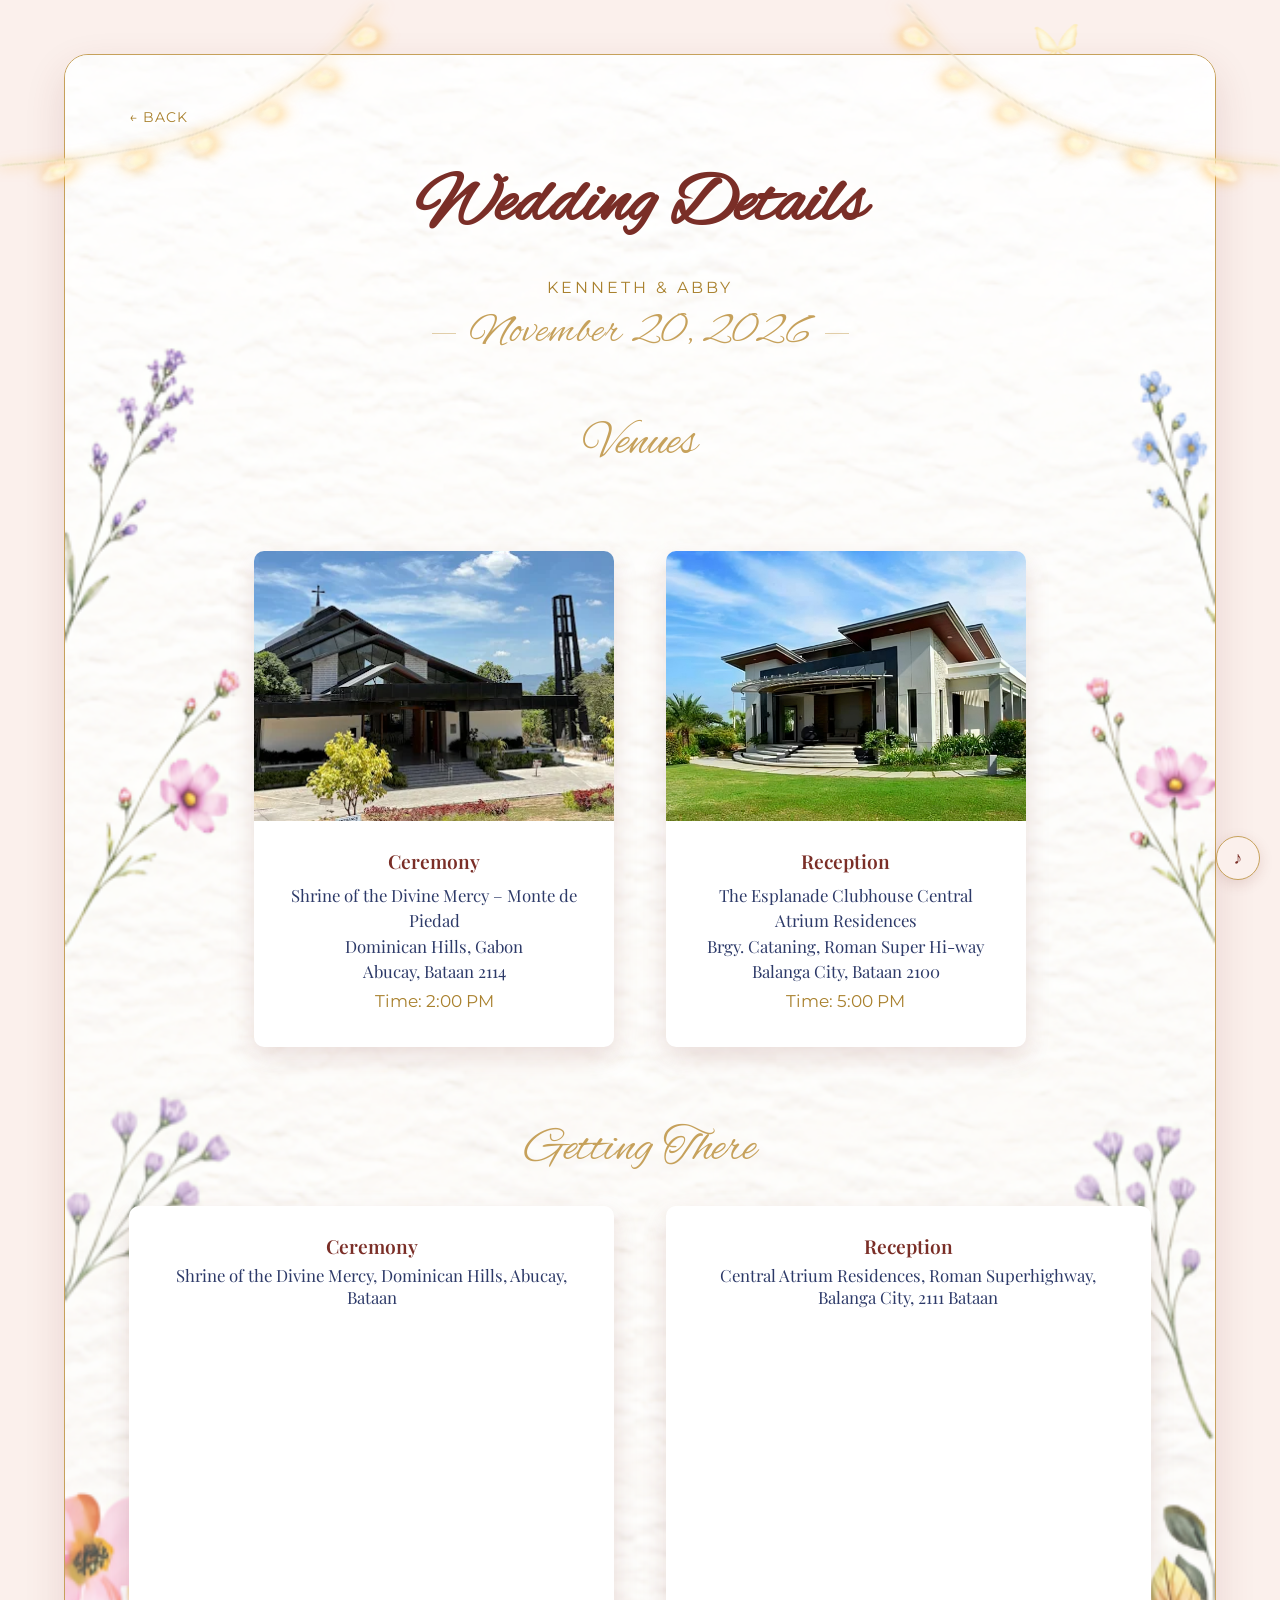
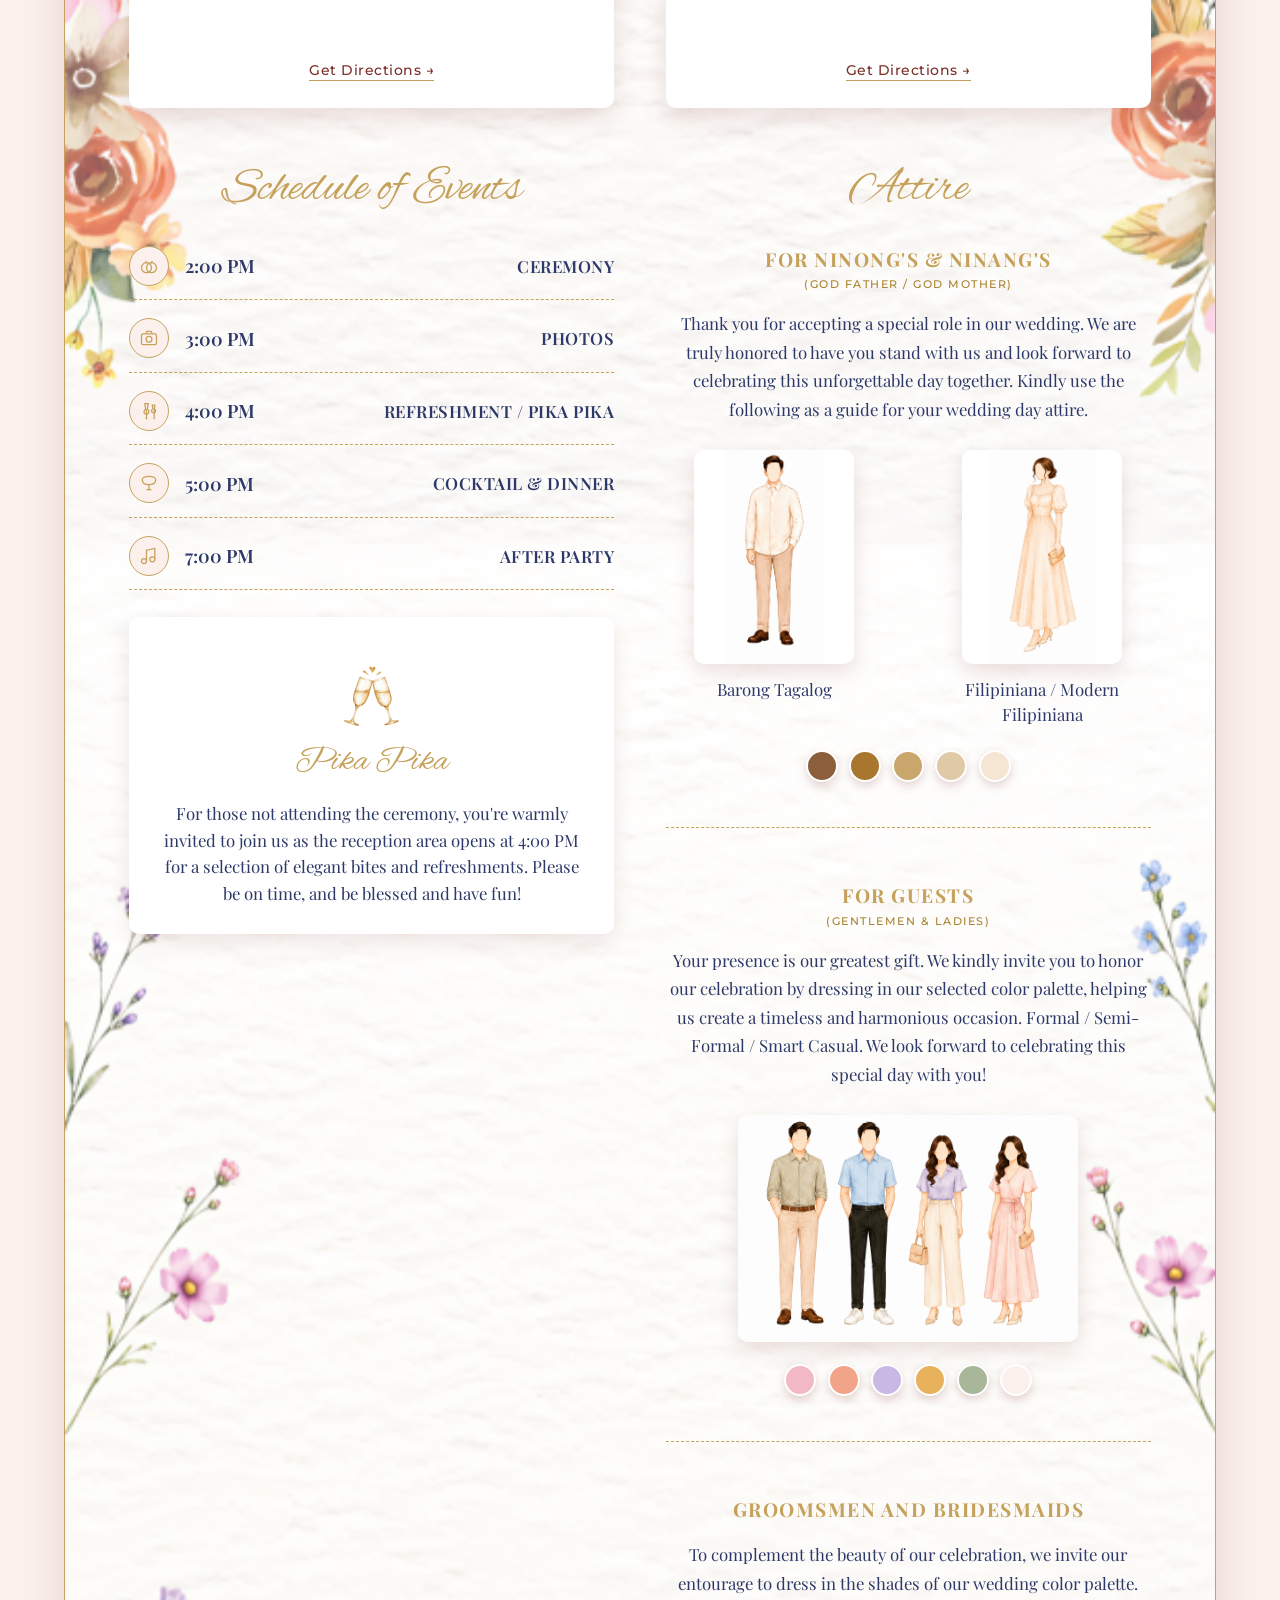
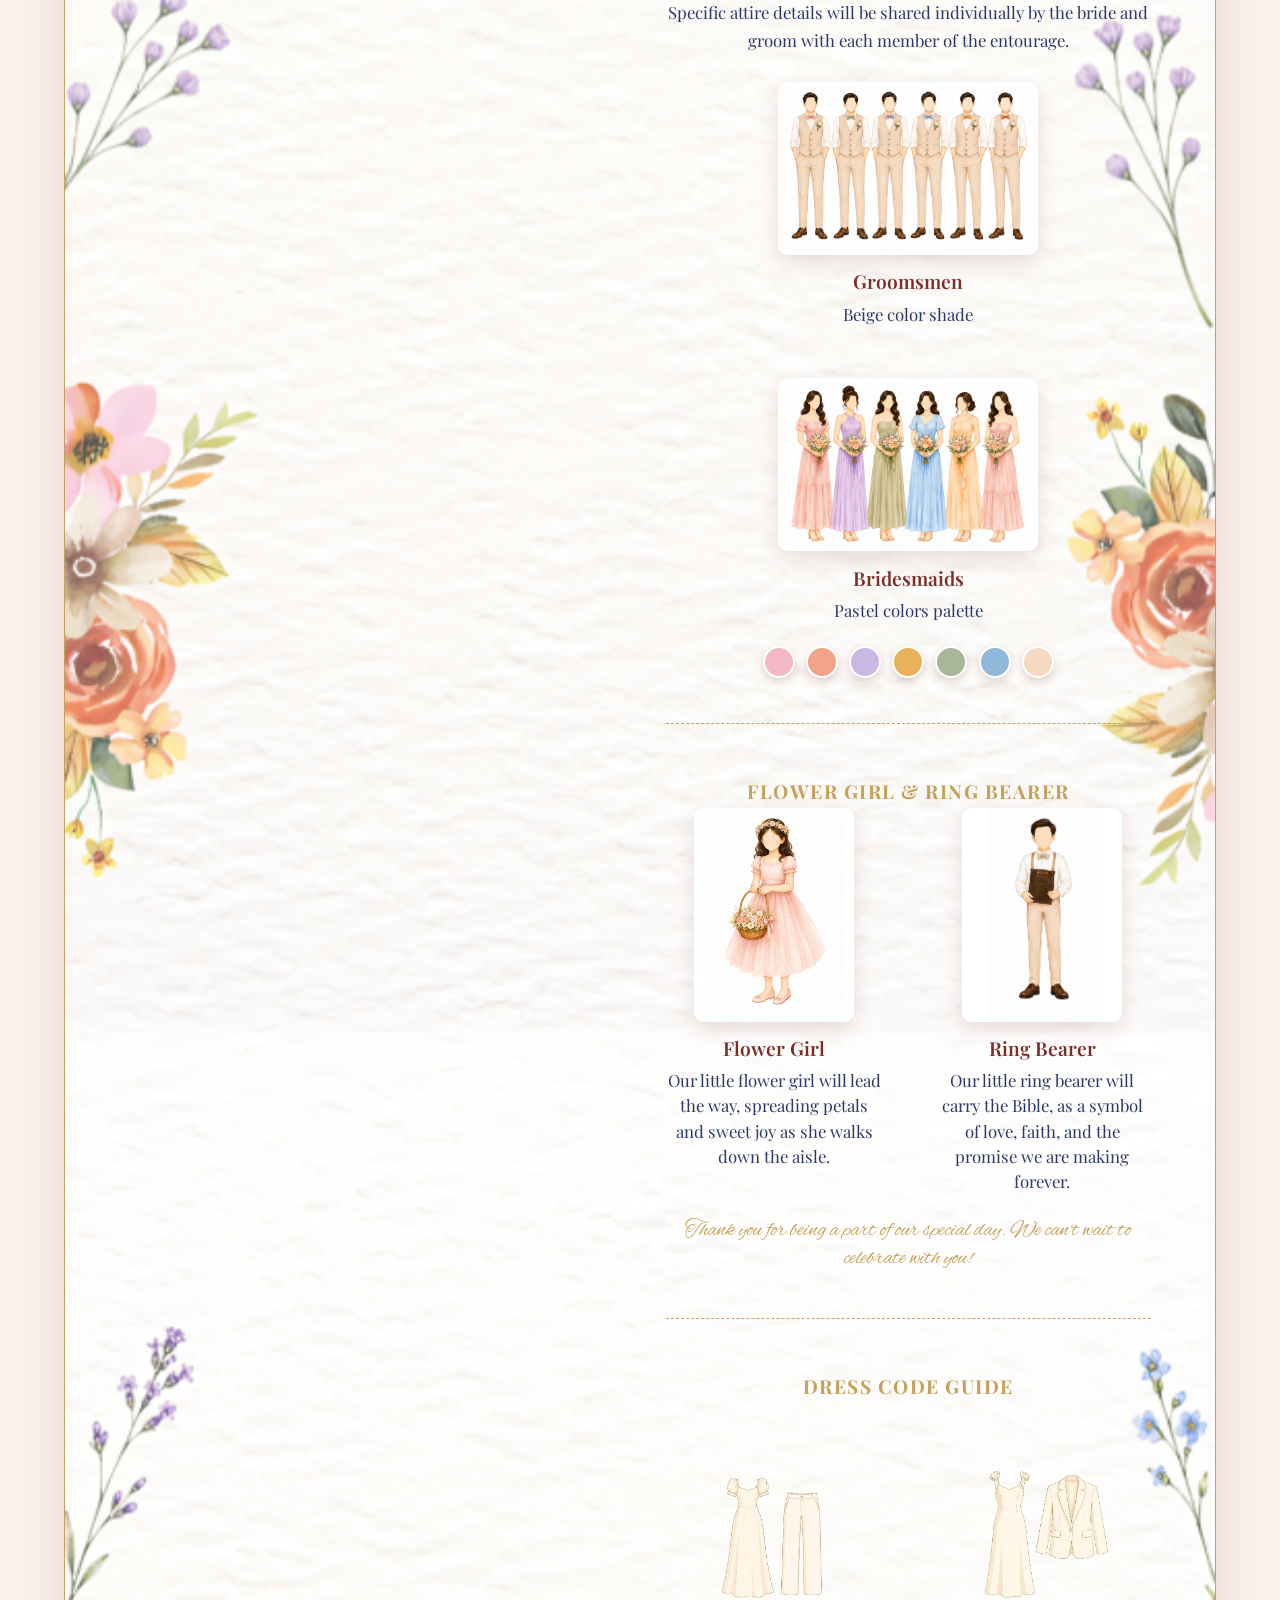
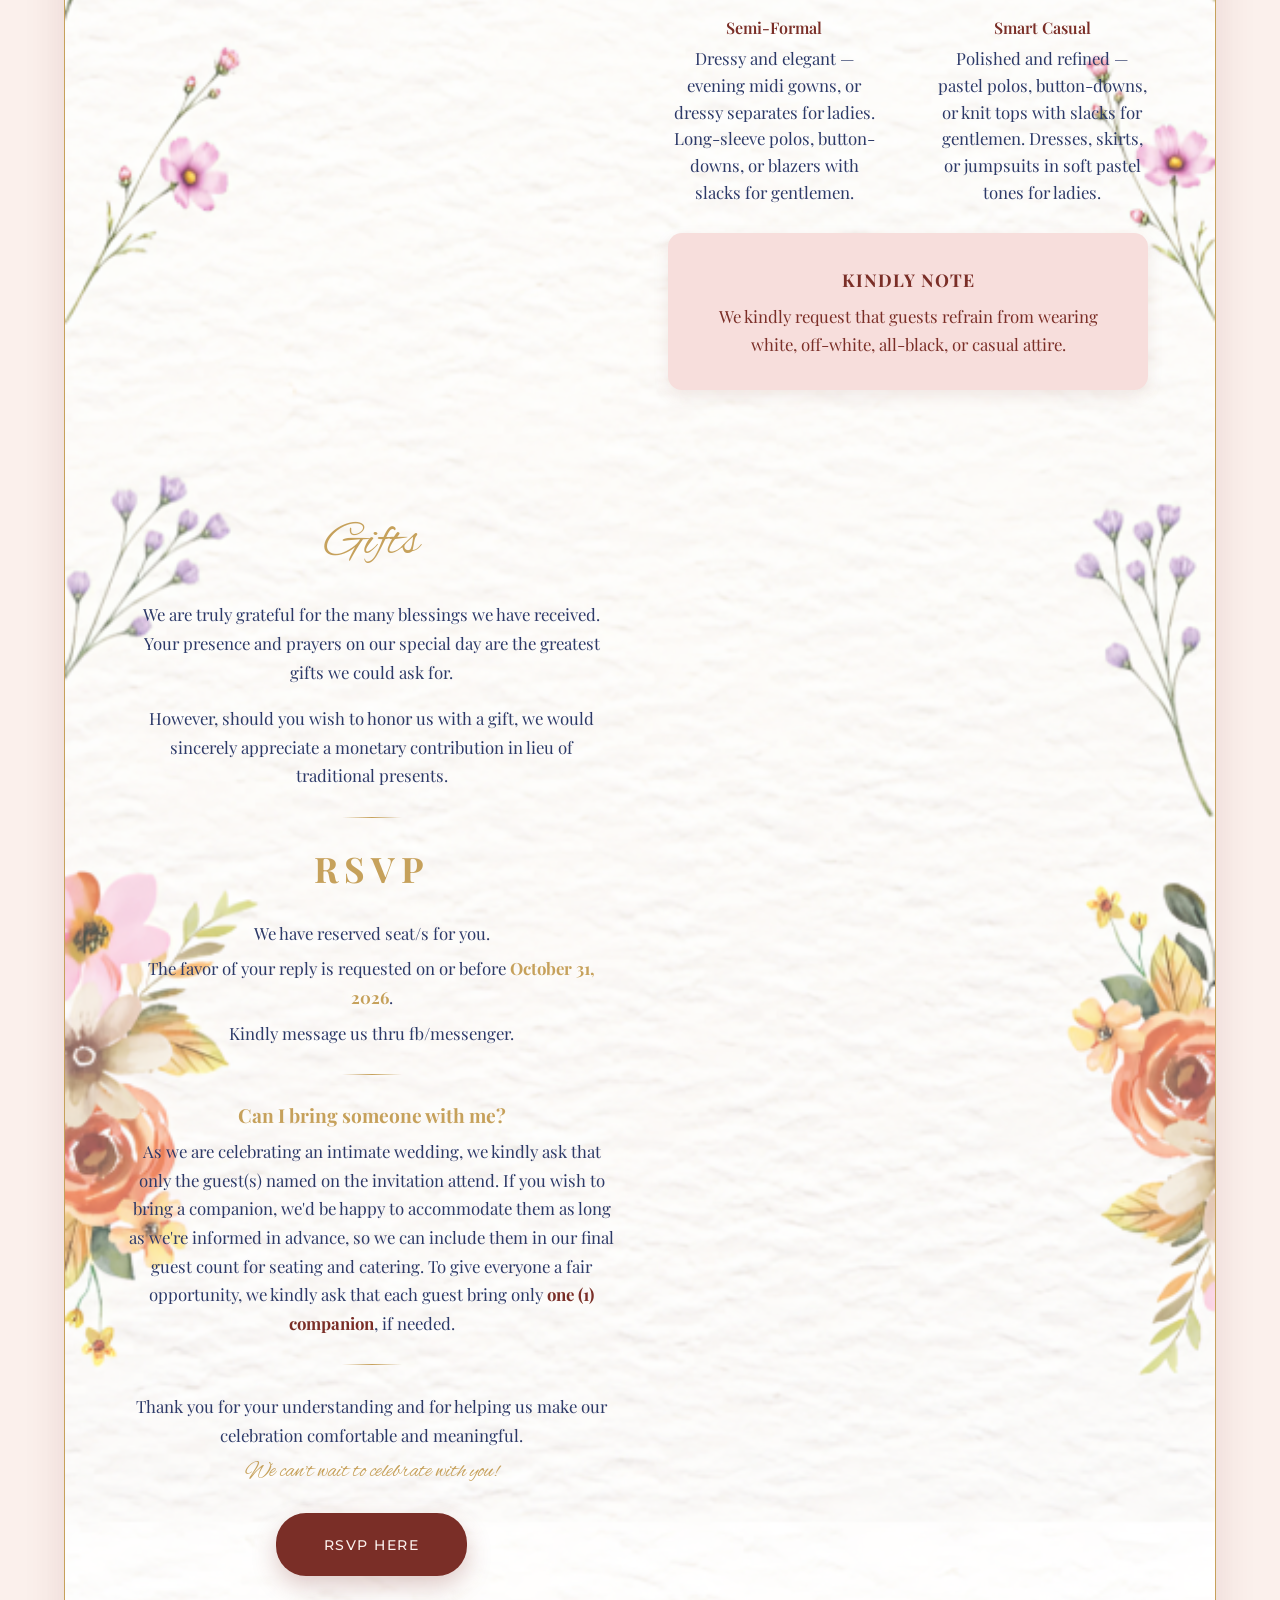
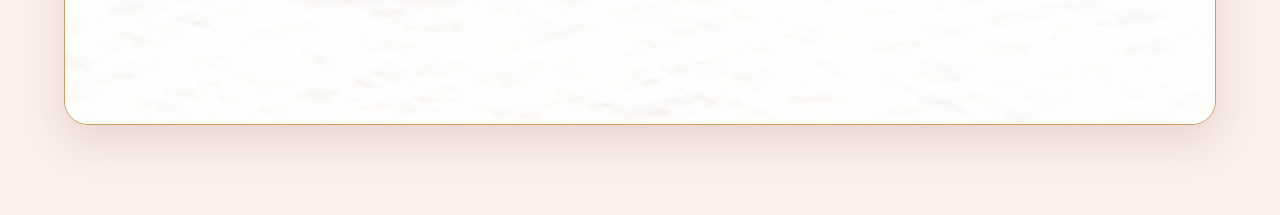
==== commit 1d56ea94: "updated e-invi" ====
--- a/details.html
+++ b/details.html
@@ -36,8 +36,11 @@
 
     <a href="mainpage.html" class="back-link" id="back-link">&larr; Back</a>
 
-    <h1 class="details-heading">Wedding Details</h1>
-    <p class="details-subheading">Kenneth &amp; Abby &middot; November 20, 2026</p>
+<h1 class="details-heading">Wedding Details</h1>
+<p class="details-subheading">
+  <span class="couple-names">Kenneth &amp; Abby</span>
+  <span class="wedding-date">November 20, 2026</span>
+</p>
 
    
     <!-- ============ VENUES ============ -->
@@ -51,10 +54,10 @@
         <p class="venue-time">Time: <span>2:00 PM</span></p>
       </div>
       <div class="venue-card">
-        <img src="assets/venue.png" alt="Country Pool Villas, Abucay, Bataan" class="venue-photo">
+        <img src="assets/clubhouse .jpg" alt="Country Pool Villas, Abucay, Bataan" class="venue-photo">
         <span class="venue-icon"></span>
         <h2 class="venue-title">Reception</h2>
-        <p class="venue-name">Country Pool Villas<br>L. Dela Fuente Street<br>Salian, Abucay, Bataan 2114</p>
+        <p class="venue-name">The Esplanade Clubhouse Central Atrium Residences<br>Brgy. Cataning, Roman Super Hi-way<br>Balanga City, Bataan 2100</p>
         <p class="venue-time">Time: <span>5:00 PM</span></p>
       </div>
     </section>
@@ -76,21 +79,19 @@
           </div>
           <a href="https://www.google.com/maps/search/?api=1&query=Shrine+of+the+Divine+Mercy+Monte+de+Piedad+Abucay+Bataan" target="_blank" rel="noopener" class="map-link">Get Directions &rarr;</a>
         </div>
-        <div class="map-card">
-          <h3 class="map-card-title">Reception</h3>
-          <p class="map-card-address">Country Pool Villas, Salian, Abucay, Bataan</p>
-          <div class="map-embed">
-            <iframe
-              src="https://www.google.com/maps?q=Country+Pool+Villas+Abucay+Bataan&output=embed"
-              loading="lazy"
-              referrerpolicy="no-referrer-when-downgrade"
-              allowfullscreen>
-            </iframe>
-          </div>
-          <a href="https://www.google.com/maps/search/?api=1&query=Country+Pool+Villas+Abucay+Bataan" target="_blank" rel="noopener" class="map-link">Get Directions &rarr;</a>
-        </div>
-      </div>
-    </section>
+  <div class="map-card">
+  <h3 class="map-card-title">Reception</h3>
+  <p class="map-card-address">Central Atrium Residences, Roman Superhighway, Balanga City, 2111 Bataan</p>
+  <div class="map-embed">
+    <iframe
+      src="https://www.google.com/maps?q=Central+Atrium+Residences,+Roman+Superhighway,+Balanga+City,+2111+Bataan&output=embed"
+      loading="lazy"
+      referrerpolicy="no-referrer-when-downgrade"
+      allowfullscreen>
+    </iframe>
+  </div>
+  <a href="https://www.google.com/maps/place/Central+Atrium+Residences/@14.6645962,120.5279649,18.82z/data=!4m23!1m16!4m15!1m6!1m2!1s0x33963fe2d071c945:0x30c1debb0d2b28df!2sCentral+Atrium+Residences,+Roman+Superhighway,+Balanga+City,+2111+Bataan!2m2!1d120.5293064!2d14.6648816!1m6!1m2!1s0x33963fe2d071c945:0x30c1debb0d2b28df!2sCentral+Atrium+Residences,+Roman+Superhighway,+Balanga+City,+2111+Bataan!2m2!1d120.5293064!2d14.6648816!3e3!3m5!1s0x33963fe2d071c945:0x30c1debb0d2b28df!8m2!3d14.6648816!4d120.5293064!16s%2Fg%2F1q5bvny3g?entry=ttu&g_ep=EgoyMDI2MDgyNi4wIKXMDSoASAFQAw%3D%3D" target="_blank" rel="noopener" class="map-link">Get Directions &rarr;</a>
+</div>
 
     <!-- ============ TIMELINE ============ -->
     <section class="timeline">
--- a/details.css
+++ b/details.css
@@ -90,24 +90,72 @@
 
 .details-heading {
   font-family: var(--font-script);
-  font-size: clamp(2.5rem, 8vw, 4.5rem);
+  font-size: clamp(2rem, 9vw, 4.5rem);
   color: var(--dark-brown);
   margin-bottom: 1vh;
   opacity: 0;
   animation: heading-in 1s ease forwards 0.15s;
 }
 
+@media (max-width: 480px) {
+  .details-heading {
+    font-size: 2.1rem;
+    margin-bottom: 1.5vh;
+    padding: 0 12px;
+    line-height: 1.15;
+  }
+}
+
 .details-subheading {
   font-family: var(--font-sans);
-  font-size: clamp(0.85rem, 2vw, 1rem);
-  letter-spacing: 2px;
-  text-transform: uppercase;
-  color: var(--sienna);
+  display: flex;
+  flex-direction: column;
+  align-items: center;
+  gap: 10px;
+  margin-top: 2vh;
   margin-bottom: 6vh;
   opacity: 0;
   animation: heading-in 1s ease forwards 0.4s;
 }
 
+.couple-names {
+  font-size: clamp(0.85rem, 3vw, 1rem);
+  letter-spacing: 3px;
+  text-transform: uppercase;
+  color: var(--sienna);
+}
+
+.wedding-date {
+  font-family: var(--font-script);
+  font-size: clamp(1.8rem, 6vw, 2.6rem);
+  color: var(--terracotta);
+  letter-spacing: 1px;
+  text-transform: none;
+  display: flex;
+  align-items: center;
+  gap: 14px;
+}
+
+.wedding-date::before,
+.wedding-date::after {
+  content: '';
+  height: 1px;
+  width: 24px;
+  background: var(--terracotta);
+  opacity: 0.5;
+}
+
+@media (max-width: 480px) {
+  .wedding-date {
+    font-size: 1.6rem;
+    gap: 8px;
+  }
+
+  .wedding-date::before,
+  .wedding-date::after {
+    width: 16px;
+  }
+}
 .section-title {
   font-family: var(--font-script);
   font-weight: 400;
